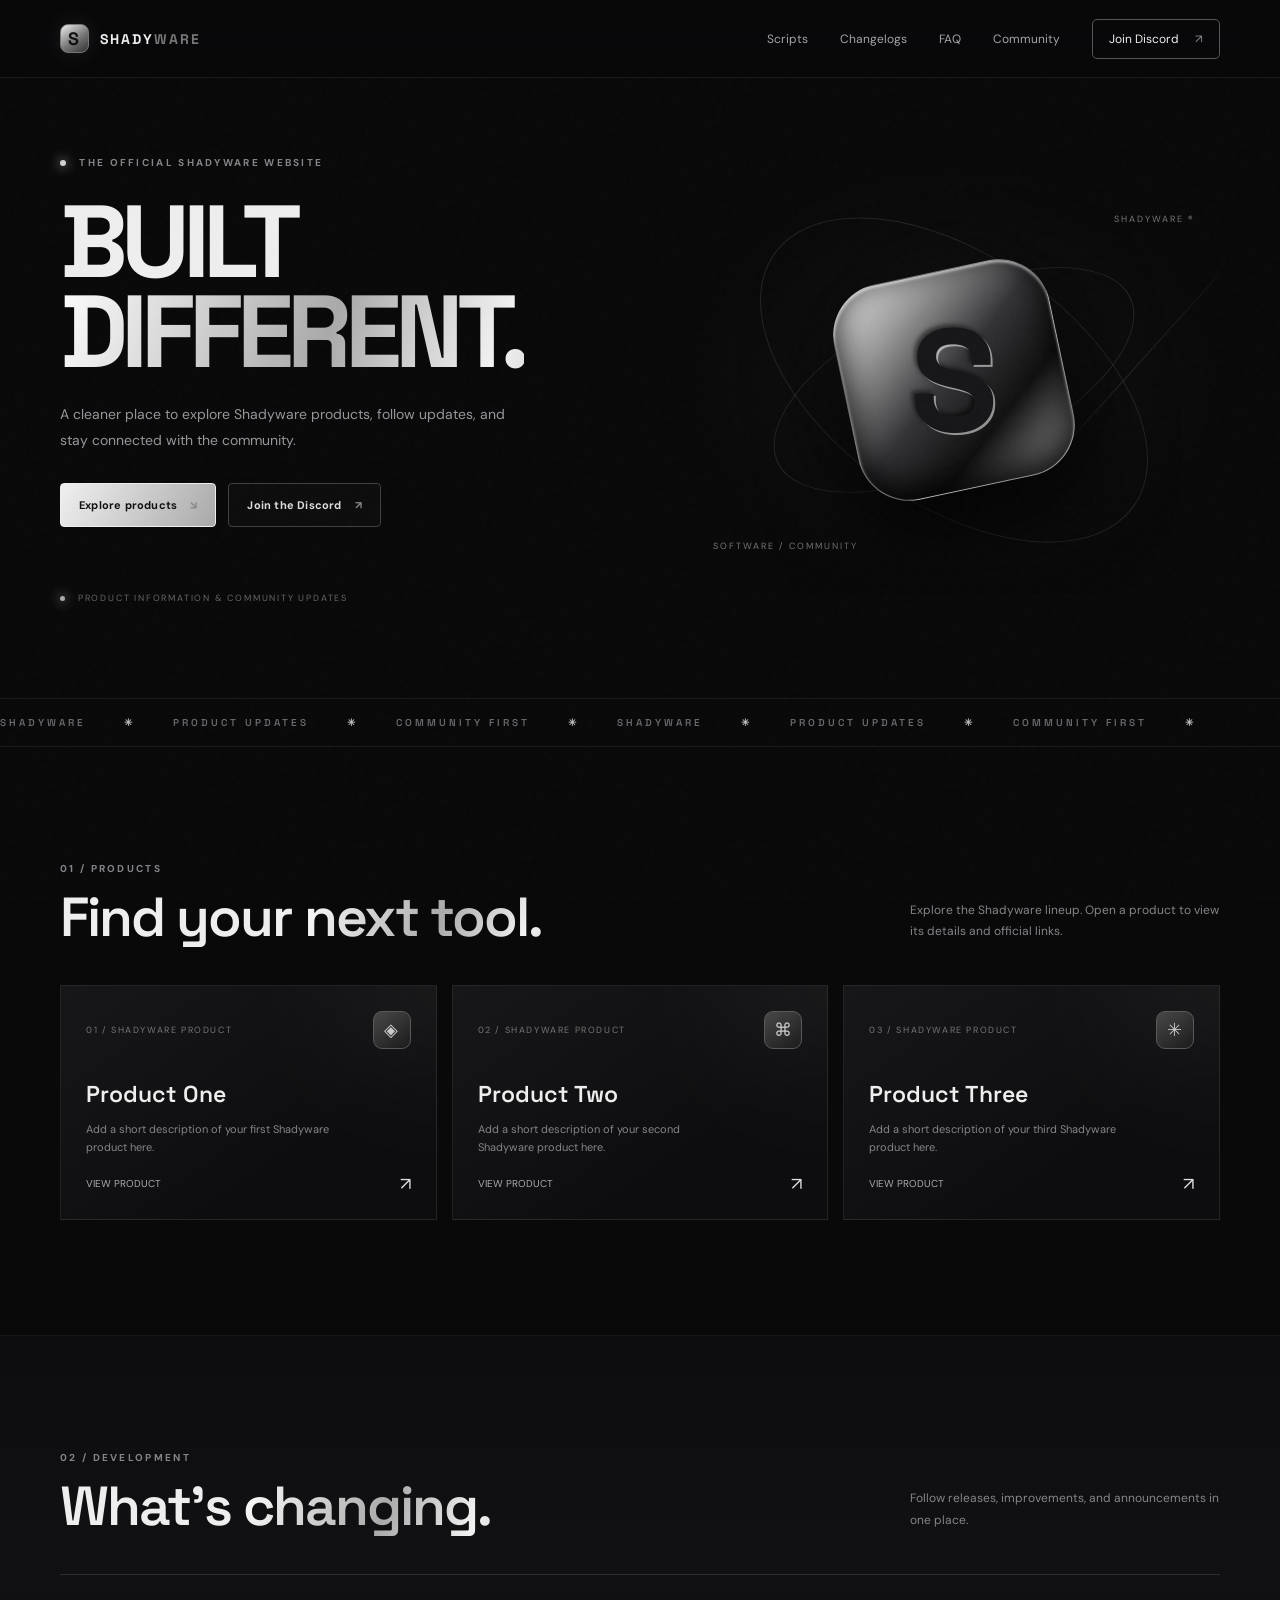
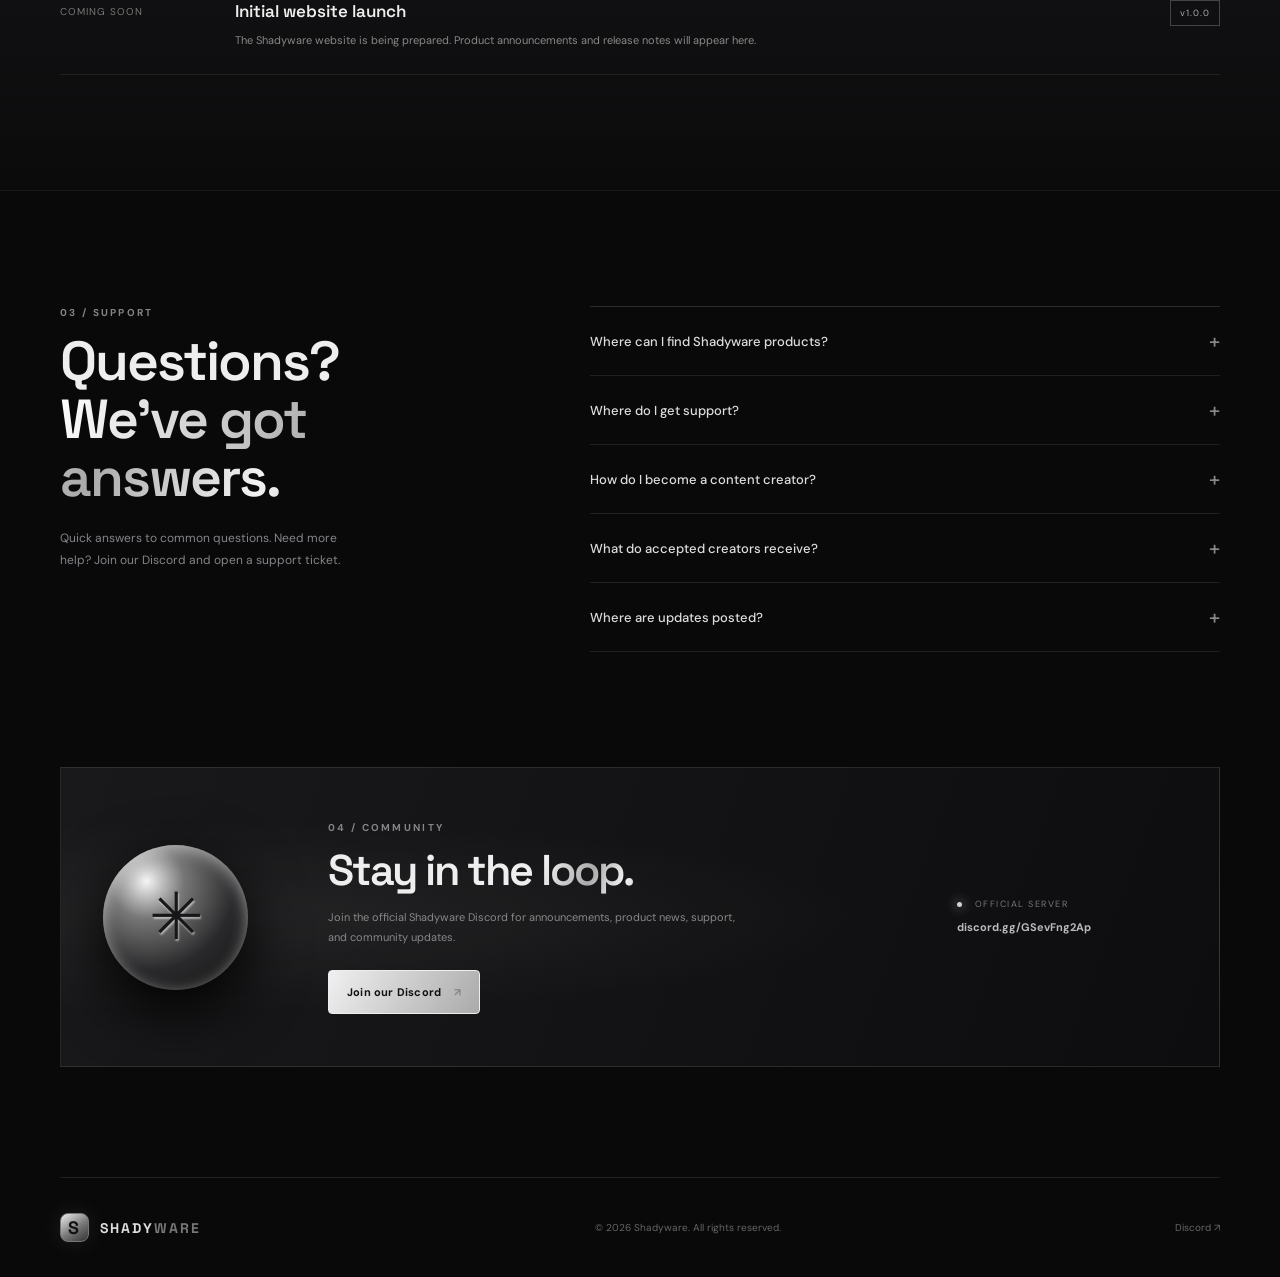
==== index.html @ 97354be0 "first upload" ====
<!doctype html>
<html lang="en">
<head>
  <meta charset="utf-8">
  <meta name="viewport" content="width=device-width, initial-scale=1">
  <meta name="theme-color" content="#0a0a0b">
  <meta name="description" content="Shadyware — software, updates, and community.">
  <title>Shadyware — Built Different</title>
  <link rel="preconnect" href="https://fonts.googleapis.com">
  <link rel="preconnect" href="https://fonts.gstatic.com" crossorigin>
  <link href="https://fonts.googleapis.com/css2?family=DM+Sans:wght@400;500;600;700&family=Space+Grotesk:wght@400;500;600;700&display=swap" rel="stylesheet">
  <link rel="stylesheet" href="styles.css">
</head>
<body>
  <div class="noise"></div>
  <header class="topbar">
    <a class="brand" href="#home" aria-label="Shadyware home">
      <span class="brand-mark">S</span><span>SHADY<span class="brand-muted">WARE</span></span>
    </a>
    <button class="menu-toggle" id="menuToggle" aria-label="Open navigation" aria-expanded="false"><span></span><span></span></button>
    <nav class="nav" id="nav">
      <a href="#scripts">Scripts</a>
      <a href="#changelogs">Changelogs</a>
      <a href="#faq">FAQ</a>
      <a href="#discord">Community</a>
      <a class="nav-cta" href="https://discord.gg/GSevFng2Ap" target="_blank" rel="noreferrer">Join Discord <span>↗</span></a>
    </nav>
  </header>

  <main id="home">
    <section class="hero wrap">
      <div class="hero-copy reveal">
        <div class="eyebrow"><i></i> THE OFFICIAL SHADYWARE WEBSITE</div>
        <h1>BUILT<br><span class="metal">DIFFERENT.</span></h1>
        <p class="hero-sub">A cleaner place to explore Shadyware products, follow updates, and stay connected with the community.</p>
        <div class="hero-actions">
          <a class="button button-light" href="#scripts">Explore products <span>↘</span></a>
          <a class="button button-ghost" href="https://discord.gg/GSevFng2Ap" target="_blank" rel="noreferrer">Join the Discord <span>↗</span></a>
        </div>
        <div class="hero-foot"><span class="pulse"></span> PRODUCT INFORMATION &amp; COMMUNITY UPDATES</div>
      </div>
      <div class="hero-art reveal" aria-label="Abstract metallic Shadyware artwork">
        <div class="orbit orbit-one"></div><div class="orbit orbit-two"></div>
        <div class="hero-emblem"><span>S</span></div>
        <div class="art-label label-top">SHADYWARE <b>®</b></div>
        <div class="art-label label-bottom">SOFTWARE / COMMUNITY</div>
        <div class="art-glint"></div>
      </div>
    </section>

    <section class="ticker" aria-label="Shadyware"><div>SHADYWARE <b>✳</b> PRODUCT UPDATES <b>✳</b> COMMUNITY FIRST <b>✳</b> SHADYWARE <b>✳</b> PRODUCT UPDATES <b>✳</b> COMMUNITY FIRST <b>✳</b></div></section>

    <section class="section wrap" id="scripts">
      <div class="section-head reveal"><div><div class="eyebrow">01 / PRODUCTS</div><h2>Find your <span class="metal">next tool.</span></h2></div><p>Explore the Shadyware lineup. Open a product to view its details and official links.</p></div>
      <div class="product-grid" id="productGrid"></div>
    </section>

    <section class="section changelog-section" id="changelogs">
      <div class="wrap">
        <div class="section-head reveal"><div><div class="eyebrow">02 / DEVELOPMENT</div><h2>What's <span class="metal">changing.</span></h2></div><p>Follow releases, improvements, and announcements in one place.</p></div>
        <div class="timeline" id="changelogList"></div>
      </div>
    </section>

    <section class="section wrap faq-section" id="faq">
      <div class="section-head reveal"><div><div class="eyebrow">03 / SUPPORT</div><h2>Questions?<br><span class="metal">We've got answers.</span></h2></div><p>Quick answers to common questions. Need more help? Join our Discord and open a support ticket.</p></div>
      <div class="faq-list" id="faqList"></div>
    </section>

    <section class="community wrap" id="discord">
      <div class="community-inner reveal">
        <div class="community-orb"><span>✳</span></div>
        <div class="community-copy"><div class="eyebrow">04 / COMMUNITY</div><h2>Stay in the <span class="metal">loop.</span></h2><p>Join the official Shadyware Discord for announcements, product news, support, and community updates.</p><a class="button button-light" href="https://discord.gg/GSevFng2Ap" target="_blank" rel="noreferrer">Join our Discord <span>↗</span></a></div>
        <div class="community-side"><span class="side-dot"></span> OFFICIAL SERVER<br><strong>discord.gg/GSevFng2Ap</strong></div>
      </div>
    </section>
  </main>

  <footer class="footer wrap">
    <a class="brand" href="#home"><span class="brand-mark">S</span><span>SHADY<span class="brand-muted">WARE</span></span></a>
    <span>© <span id="year"></span> Shadyware. All rights reserved.</span>
    <a href="https://discord.gg/GSevFng2Ap" target="_blank" rel="noreferrer">Discord ↗</a>
  </footer>

  <div class="modal-backdrop" id="productModal" aria-hidden="true">
    <article class="product-modal" role="dialog" aria-modal="true" aria-labelledby="modalTitle">
      <button class="modal-close" id="modalClose" aria-label="Close">×</button>
      <div class="eyebrow" id="modalCategory">SHADYWARE PRODUCT</div>
      <h2 id="modalTitle">Product name</h2>
      <p id="modalDescription"></p>
      <div class="modal-meta"><span>STATUS</span><strong id="modalStatus">Information coming soon</strong></div>
      <div class="modal-actions"><a class="button button-light" id="modalAction" href="https://discord.gg/GSevFng2Ap" target="_blank" rel="noreferrer">Ask in Discord ↗</a><button class="button button-ghost" id="modalBack">Back to products</button></div>
      <p class="modal-note">Product details and availability are maintained by the Shadyware team. Check the official Discord for current information.</p>
    </article>
  </div>
  <script src="script.js"></script>
</body>
</html>
---- styles.css ----
*{box-sizing:border-box}html{scroll-behavior:smooth;scroll-padding-top:90px}body{margin:0;background:#09090a;color:#eee;font-family:"DM Sans",sans-serif;overflow-x:hidden}a{color:inherit;text-decoration:none}.noise{position:fixed;inset:0;pointer-events:none;z-index:5;opacity:.035;background-image:url("data:image/svg+xml,%3Csvg viewBox='0 0 180 180' xmlns='http://www.w3.org/2000/svg'%3E%3Cfilter id='n'%3E%3CfeTurbulence type='fractalNoise' baseFrequency='.9' numOctaves='3' stitchTiles='stitch'/%3E%3C/filter%3E%3Crect width='100%25' height='100%25' filter='url(%23n)' opacity='.5'/%3E%3C/svg%3E")}.wrap{width:min(1160px,calc(100% - 48px));margin:auto}.topbar{height:78px;padding:0 max(24px,calc((100vw - 1160px)/2));display:flex;align-items:center;justify-content:space-between;border-bottom:1px solid #ffffff12;background:#09090ae8;backdrop-filter:blur(18px);position:sticky;top:0;z-index:10}.brand{display:flex;align-items:center;gap:11px;font:700 14px "Space Grotesk",sans-serif;letter-spacing:2px}.brand-mark{width:29px;height:29px;display:grid;place-items:center;border:1px solid #777;border-radius:8px;background:linear-gradient(145deg,#eee,#777 55%,#333);color:#111;font-size:18px;box-shadow:0 0 22px #aaa2}.brand-muted{color:#777}.nav{display:flex;align-items:center;gap:32px;font-size:12px;color:#a4a4a8}.nav a:hover{color:#fff}.nav-cta{padding:11px 16px;border:1px solid #555;border-radius:5px;color:#eee}.nav-cta span,.button span{margin-left:13px;color:#888}.menu-toggle{display:none;background:none;border:0}.hero{min-height:620px;display:grid;grid-template-columns:1.05fr .95fr;align-items:center;gap:40px;padding-top:64px;padding-bottom:80px}.eyebrow{font-size:10px;letter-spacing:2.3px;color:#858589;font-weight:700}.eyebrow i,.pulse,.side-dot{display:inline-block;width:6px;height:6px;border-radius:50%;background:#d2d2d2;box-shadow:0 0 12px #ddd;margin-right:9px}.hero h1{font:700 clamp(58px,8vw,105px)/.88 "Space Grotesk",sans-serif;letter-spacing:-7px;margin:28px 0 25px}.metal{background:linear-gradient(110deg,#fff 0%,#aaa 30%,#f2f2f2 48%,#777 75%,#d9d9d9 100%);background-size:200% auto;-webkit-background-clip:text;background-clip:text;color:transparent;animation:shine 8s linear infinite}@keyframes shine{to{background-position:200% center}}.hero-sub{max-width:450px;color:#96969b;line-height:1.8;font-size:14px}.hero-actions{display:flex;gap:12px;margin-top:30px;flex-wrap:wrap}.button{display:inline-flex;align-items:center;justify-content:center;padding:14px 18px;border-radius:4px;font-size:11px;font-weight:700;letter-spacing:.2px;transition:.25s;cursor:pointer}.button-light{background:linear-gradient(120deg,#f0f0f0,#aaa);color:#111;border:1px solid #eee}.button-light:hover{transform:translateY(-3px);box-shadow:0 10px 35px #aaa3}.button-ghost{border:1px solid #414145;color:#ddd;background:#ffffff04}.button-ghost:hover{border-color:#aaa;background:#ffffff0b}.hero-foot{margin-top:65px;font-size:9px;letter-spacing:1.8px;color:#666}.hero-foot .pulse{width:5px;height:5px;background:#aaa}.hero-art{height:430px;position:relative;display:grid;place-items:center;overflow:hidden;background:radial-gradient(ellipse at center,#7772 0%,#28282b2b 35%,transparent 70%)}.hero-art:before{content:"";position:absolute;width:290px;height:290px;border-radius:50%;background:radial-gradient(circle,#ddd2 0%,#7771 38%,transparent 70%);filter:blur(20px)}.hero-emblem{width:220px;height:220px;border:1px solid #aaa8;border-radius:52px;transform:rotate(-12deg);display:grid;place-items:center;background:linear-gradient(140deg,#f1f1f1 0%,#999 24%,#343437 48%,#111 70%,#aaa 100%);box-shadow:inset 0 2px 3px #fff9,inset 0 -10px 35px #000,0 30px 90px #000;position:relative;z-index:2}.hero-emblem span{font:700 145px "Space Grotesk",sans-serif;color:#171719;text-shadow:2px 2px 0 #fff8,-3px -3px 4px #0008;transform:rotate(12deg)}.orbit{position:absolute;border:1px solid #bdbdbd25;border-radius:50%;transform:rotate(-25deg)}.orbit-one{width:390px;height:170px}.orbit-two{width:440px;height:250px;transform:rotate(35deg)}.art-label{position:absolute;font-size:9px;letter-spacing:2px;color:#777}.label-top{top:48px;right:25px}.label-bottom{bottom:43px;left:25px}.art-glint{position:absolute;width:1px;height:90%;background:linear-gradient(transparent,#ddd5,transparent);transform:rotate(42deg);right:18%;opacity:.4}.ticker{overflow:hidden;border-top:1px solid #ffffff12;border-bottom:1px solid #ffffff12;padding:17px 0;color:#68686d;font:600 10px "Space Grotesk";letter-spacing:3px;white-space:nowrap}.ticker div{min-width:max-content;animation:marquee 35s linear infinite}.ticker b{color:#bbb;margin:0 32px}@keyframes marquee{to{transform:translateX(-30%)}}.section{padding-top:115px;padding-bottom:115px}.section-head{display:flex;justify-content:space-between;align-items:end;margin-bottom:38px;gap:30px}.section-head h2,.community h2{font:600 clamp(34px,5vw,55px)/1.05 "Space Grotesk";letter-spacing:-2px;margin:14px 0 0}.section-head>p{max-width:310px;color:#85858a;font-size:12px;line-height:1.8;margin:0 0 4px}.product-grid{display:grid;grid-template-columns:repeat(3,1fr);gap:15px}.product-card{min-height:235px;padding:25px;border:1px solid #ffffff16;background:linear-gradient(145deg,#171719,#0d0d0f 70%);position:relative;overflow:hidden;transition:.3s;cursor:pointer}.product-card:before{content:"";position:absolute;width:150px;height:150px;right:-75px;top:-75px;border-radius:50%;background:#aaa;filter:blur(70px);opacity:.13;transition:.3s}.product-card:hover{transform:translateY(-5px);border-color:#777}.product-card:hover:before{opacity:.3}.card-top{display:flex;justify-content:space-between;align-items:center;color:#777;font-size:9px;letter-spacing:1.6px}.card-icon{width:38px;height:38px;border:1px solid #555;border-radius:9px;display:grid;place-items:center;color:#ccc;font-size:18px;background:linear-gradient(140deg,#444,#151515)}.product-card h3{font:600 23px "Space Grotesk";margin:30px 0 8px}.product-card p{font-size:11px;color:#85858a;line-height:1.7;max-width:260px}.card-bottom{position:absolute;bottom:23px;left:25px;right:25px;display:flex;justify-content:space-between;align-items:center;font-size:10px;color:#aaa}.card-arrow{font-size:18px;color:#ddd}.changelog-section{background:linear-gradient(180deg,#0d0d0f,#111113 50%,#0b0b0c);border-top:1px solid #ffffff0c;border-bottom:1px solid #ffffff0c}.timeline{border-top:1px solid #ffffff20}.log-item{display:grid;grid-template-columns:150px 1fr 110px;gap:25px;padding:25px 0;border-bottom:1px solid #ffffff14;align-items:start}.log-date{font-size:10px;color:#777;letter-spacing:1px;padding-top:5px}.log-content h3{font:600 17px "Space Grotesk";margin:0 0 9px}.log-content p{font-size:11px;color:#888;line-height:1.7;margin:0;white-space:pre-line}.version{justify-self:end;border:1px solid #444;padding:6px 9px;color:#aaa;font-size:9px;letter-spacing:1px}.faq-section{display:grid;grid-template-columns:.85fr 1.15fr;gap:65px}.faq-section .section-head{display:block;margin:0}.faq-section .section-head>p{margin-top:22px}.faq-list{border-top:1px solid #ffffff24}.faq-item{border-bottom:1px solid #ffffff18}.faq-question{width:100%;display:flex;justify-content:space-between;align-items:center;background:none;border:0;color:#ddd;text-align:left;padding:21px 0;font:500 13px "DM Sans";cursor:pointer}.faq-question span:last-child{font-size:20px;color:#888;transition:.2s}.faq-answer{max-height:0;overflow:hidden;transition:max-height .3s ease;color:#85858a;font-size:11px;line-height:1.8}.faq-item.open .faq-answer{max-height:150px;padding:0 25px 20px 0}.faq-item.open .faq-question span:last-child{transform:rotate(45deg);color:#eee}.community{padding-bottom:110px}.community-inner{min-height:300px;border:1px solid #ffffff1b;background:radial-gradient(ellipse at 15% 50%,#7772,transparent 45%),linear-gradient(110deg,#19191b,#0d0d0f);display:grid;grid-template-columns:190px 1fr 220px;align-items:center;padding:42px;gap:35px;position:relative;overflow:hidden}.community-orb{width:145px;height:145px;border-radius:50%;display:grid;place-items:center;background:radial-gradient(circle at 30% 25%,#f5f5f5,#777 25%,#29292b 60%,#111);box-shadow:inset 0 4px 15px #fff8,0 20px 60px #000}.community-orb span{font-size:65px;color:#171719;text-shadow:1px 2px 2px #fff8}.community-copy h2{font-size:43px}.community-copy p{font-size:11px;line-height:1.8;color:#888;max-width:410px;margin:15px 0 22px}.community-side{font-size:9px;letter-spacing:1.5px;line-height:2.2;color:#777}.community-side strong{font-size:11px;color:#bbb;letter-spacing:0}.side-dot{width:5px;height:5px}.footer{height:100px;border-top:1px solid #ffffff18;display:flex;justify-content:space-between;align-items:center;color:#666;font-size:10px}.footer .brand{color:#ddd}.footer>a:last-child:hover{color:#fff}.modal-backdrop{position:fixed;inset:0;background:#000c;backdrop-filter:blur(12px);z-index:20;display:none;place-items:center;padding:20px}.modal-backdrop.show{display:grid}.product-modal{width:min(520px,100%);padding:38px;border:1px solid #6668;background:linear-gradient(145deg,#1b1b1e,#0b0b0d);position:relative;box-shadow:0 30px 100px #000}.modal-close{position:absolute;right:20px;top:15px;background:none;border:0;color:#aaa;font-size:27px;cursor:pointer}.product-modal h2{font:600 36px "Space Grotesk";margin:17px 0}.product-modal>p{font-size:12px;line-height:1.8;color:#999}.modal-meta{display:flex;justify-content:space-between;border-top:1px solid #ffffff20;border-bottom:1px solid #ffffff20;padding:16px 0;margin:25px 0;font-size:9px;letter-spacing:1px;color:#777}.modal-meta strong{color:#bbb;font-weight:500}.modal-actions{display:flex;gap:10px;flex-wrap:wrap}.product-modal .modal-note{font-size:9px;color:#666;margin-top:25px}.reveal{opacity:0;transform:translateY(18px);transition:opacity .7s,transform .7s}.reveal.visible{opacity:1;transform:none}@media(max-width:800px){.nav{gap:18px}.hero{grid-template-columns:1fr;min-height:auto;padding-top:90px}.hero-art{height:350px;margin-top:10px}.hero h1{letter-spacing:-4px}.section-head{align-items:start;flex-direction:column}.product-grid{grid-template-columns:repeat(2,1fr)}.faq-section{grid-template-columns:1fr;gap:35px}.community-inner{grid-template-columns:130px 1fr;padding:30px;gap:25px}.community-orb{width:115px;height:115px}.community-side{grid-column:2}.community-copy h2{font-size:36px}}@media(max-width:600px){.wrap{width:calc(100% - 36px)}.topbar{height:68px;padding:0 18px}.menu-toggle{display:flex;flex-direction:column;gap:5px;padding:10px}.menu-toggle span{width:22px;height:1px;background:#ddd}.nav{display:none;position:absolute;top:68px;left:0;right:0;background:#101012;padding:22px;flex-direction:column;align-items:stretch;border-bottom:1px solid #333}.nav.open{display:flex}.nav-cta{text-align:center}.hero{padding-top:72px;padding-bottom:55px;gap:5px}.hero h1{font-size:65px}.hero-art{height:290px}.hero-emblem{width:165px;height:165px;border-radius:38px}.hero-emblem span{font-size:110px}.orbit-one{width:300px}.orbit-two{width:330px}.hero-foot{margin-top:45px;font-size:8px}.section{padding-top:78px;padding-bottom:78px}.section-head h2{font-size:39px}.product-grid{grid-template-columns:1fr}.product-card{min-height:220px}.log-item{grid-template-columns:1fr auto;gap:8px}.log-date{grid-column:1/-1}.log-content{grid-column:1}.version{grid-column:2;grid-row:2}.community{padding-bottom:70px}.community-inner{grid-template-columns:1fr;padding:27px;gap:22px}.community-orb{width:90px;height:90px}.community-orb span{font-size:42px}.community-side{grid-column:1}.community-copy h2{font-size:37px}.footer{height:auto;min-height:110px;gap:15px;flex-wrap:wrap;padding:25px 0}.footer>span{order:3;width:100%}.product-modal{padding:28px 23px}.modal-actions .button{width:100%}}
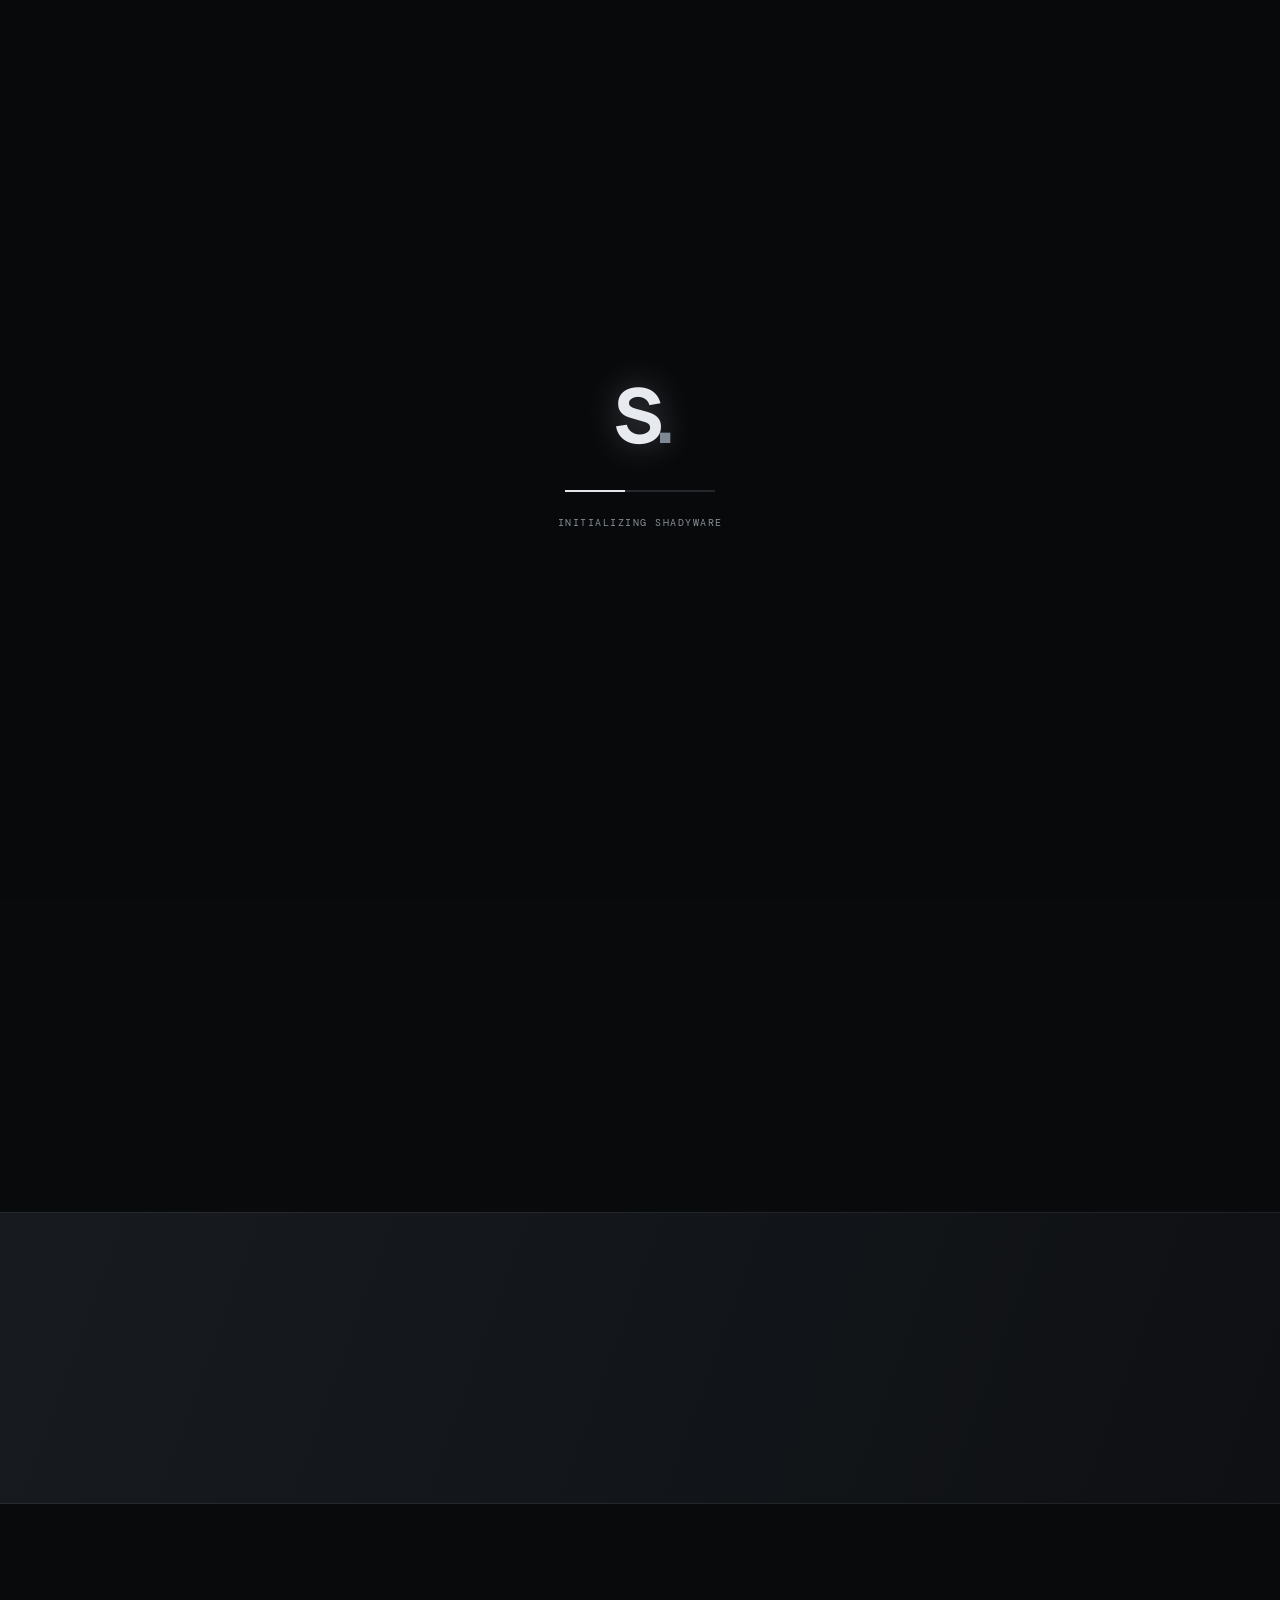
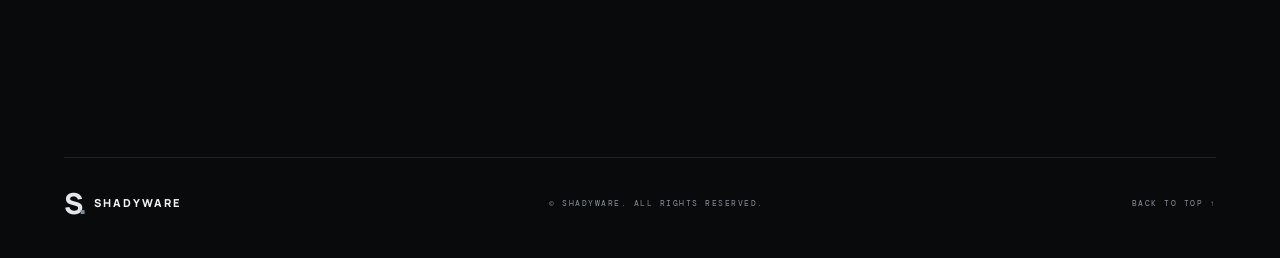
==== commit 49aeda49: "Add files via upload" ====
--- a/index.html
+++ b/index.html
@@ -3,96 +3,178 @@
 <head>
   <meta charset="utf-8">
   <meta name="viewport" content="width=device-width, initial-scale=1">
-  <meta name="theme-color" content="#0a0a0b">
-  <meta name="description" content="Shadyware — software, updates, and community.">
-  <title>Shadyware — Built Different</title>
+  <meta name="theme-color" content="#090a0c">
+  <meta name="description" content="Shadyware — tools, updates, and community.">
+  <title>Shadyware — Built Different.</title>
   <link rel="preconnect" href="https://fonts.googleapis.com">
   <link rel="preconnect" href="https://fonts.gstatic.com" crossorigin>
-  <link href="https://fonts.googleapis.com/css2?family=DM+Sans:wght@400;500;600;700&family=Space+Grotesk:wght@400;500;600;700&display=swap" rel="stylesheet">
+  <link href="https://fonts.googleapis.com/css2?family=DM+Mono:wght@400;500&family=Manrope:wght@400;500;600;700;800&display=swap" rel="stylesheet">
   <link rel="stylesheet" href="styles.css">
 </head>
 <body>
-  <div class="noise"></div>
+  <div class="loader" id="loader" aria-label="Loading Shadyware">
+    <div class="loader-mark">S<span>.</span></div>
+    <div class="loader-line"><i></i></div>
+    <p>INITIALIZING SHADYWARE</p>
+  </div>
+
+  <canvas class="rain-canvas" id="rainCanvas" aria-hidden="true"></canvas>
+  <div class="ambient" aria-hidden="true"><span></span><span></span><span></span></div>
+  <div class="noise" aria-hidden="true"></div>
+  <div class="scroll-progress" id="scrollProgress"></div>
+
   <header class="topbar">
     <a class="brand" href="#home" aria-label="Shadyware home">
-      <span class="brand-mark">S</span><span>SHADY<span class="brand-muted">WARE</span></span>
+      <span class="brand-mark">S<span>.</span></span>
+      <span>SHADYWARE</span>
     </a>
-    <button class="menu-toggle" id="menuToggle" aria-label="Open navigation" aria-expanded="false"><span></span><span></span></button>
-    <nav class="nav" id="nav">
-      <a href="#scripts">Scripts</a>
-      <a href="#changelogs">Changelogs</a>
+    <nav class="nav-links" id="navLinks">
+      <a href="#scripts">Products</a>
+      <a href="#updates">Changelog</a>
       <a href="#faq">FAQ</a>
-      <a href="#discord">Community</a>
-      <a class="nav-cta" href="https://discord.gg/GSevFng2Ap" target="_blank" rel="noreferrer">Join Discord <span>↗</span></a>
+      <a href="#team">Team</a>
+      <a href="#creators">Creators</a>
     </nav>
+    <div class="nav-actions">
+      <button class="icon-button" id="soundToggle" aria-label="Toggle background sound" title="Sound settings">♫</button>
+      <a class="button button-small button-outline" href="https://discord.gg/GSevFng2Ap" target="_blank" rel="noopener">Join Discord <span>↗</span></a>
+      <button class="menu-toggle" id="menuToggle" aria-label="Open navigation"><i></i><i></i></button>
+    </div>
   </header>
 
   <main id="home">
-    <section class="hero wrap">
+    <section class="hero section-wrap">
       <div class="hero-copy reveal">
-        <div class="eyebrow"><i></i> THE OFFICIAL SHADYWARE WEBSITE</div>
-        <h1>BUILT<br><span class="metal">DIFFERENT.</span></h1>
-        <p class="hero-sub">A cleaner place to explore Shadyware products, follow updates, and stay connected with the community.</p>
+        <div class="eyebrow"><span class="live-dot"></span> INDEPENDENT SOFTWARE PROJECT</div>
+        <h1>Not here to<br><span>blend in.</span></h1>
+        <p class="hero-sub">A cleaner standard. A sharper experience.<br>Welcome to Shadyware.</p>
         <div class="hero-actions">
-          <a class="button button-light" href="#scripts">Explore products <span>↘</span></a>
-          <a class="button button-ghost" href="https://discord.gg/GSevFng2Ap" target="_blank" rel="noreferrer">Join the Discord <span>↗</span></a>
+          <a class="button button-primary" href="#scripts">Explore products <span>↘</span></a>
+          <a class="button button-ghost" href="https://discord.gg/GSevFng2Ap" target="_blank" rel="noopener">Join the community <span>↗</span></a>
         </div>
-        <div class="hero-foot"><span class="pulse"></span> PRODUCT INFORMATION &amp; COMMUNITY UPDATES</div>
+        <div class="hero-meta"><span>01 / 03</span><span class="meta-line"></span><span>DESIGNED TO STAND OUT</span></div>
       </div>
-      <div class="hero-art reveal" aria-label="Abstract metallic Shadyware artwork">
+      <div class="hero-art reveal">
         <div class="orbit orbit-one"></div><div class="orbit orbit-two"></div>
-        <div class="hero-emblem"><span>S</span></div>
-        <div class="art-label label-top">SHADYWARE <b>®</b></div>
-        <div class="art-label label-bottom">SOFTWARE / COMMUNITY</div>
-        <div class="art-glint"></div>
+        <div class="hero-emblem"><div class="emblem-inner">S<span>.</span></div></div>
+        <div class="float-card card-top"><span class="mini-dot"></span> SHADYWARE <b>CORE</b></div>
+        <div class="float-card card-bottom"><span class="signal"></span> SYSTEM STATUS <b>ONLINE</b></div>
+        <div class="art-caption">EST. 2026 <span>—</span> BUILT WITH INTENT</div>
       </div>
     </section>
 
-    <section class="ticker" aria-label="Shadyware"><div>SHADYWARE <b>✳</b> PRODUCT UPDATES <b>✳</b> COMMUNITY FIRST <b>✳</b> SHADYWARE <b>✳</b> PRODUCT UPDATES <b>✳</b> COMMUNITY FIRST <b>✳</b></div></section>
+    <div class="ticker" aria-hidden="true"><div class="ticker-track">
+      <span>SHADYWARE</span><b>✳</b><span>PRECISION</span><b>✳</b><span>PERFORMANCE</span><b>✳</b><span>COMMUNITY</span><b>✳</b>
+      <span>SHADYWARE</span><b>✳</b><span>PRECISION</span><b>✳</b><span>PERFORMANCE</span><b>✳</b><span>COMMUNITY</span><b>✳</b>
+    </div></div>
 
-    <section class="section wrap" id="scripts">
-      <div class="section-head reveal"><div><div class="eyebrow">01 / PRODUCTS</div><h2>Find your <span class="metal">next tool.</span></h2></div><p>Explore the Shadyware lineup. Open a product to view its details and official links.</p></div>
+    <section class="section-wrap section" id="scripts">
+      <div class="section-heading reveal">
+        <div><div class="eyebrow">01 — THE LINEUP</div><h2>Find your <span>edge.</span></h2></div>
+        <div class="heading-side">Explore the Shadyware lineup.<br>Each product has its own page.</div>
+      </div>
+      <div class="product-tools reveal">
+        <label class="search-box"><span>⌕</span><input id="productSearch" type="search" placeholder="Search products..." autocomplete="off"></label>
+        <div class="filters" id="filters">
+          <button class="filter active" data-filter="all">All</button>
+          <button class="filter" data-filter="available">Available</button>
+          <button class="filter" data-filter="coming">Coming soon</button>
+        </div>
+      </div>
       <div class="product-grid" id="productGrid"></div>
+      <p class="empty-state" id="emptyState" hidden>No products match that search.</p>
     </section>
 
-    <section class="section changelog-section" id="changelogs">
-      <div class="wrap">
-        <div class="section-head reveal"><div><div class="eyebrow">02 / DEVELOPMENT</div><h2>What's <span class="metal">changing.</span></h2></div><p>Follow releases, improvements, and announcements in one place.</p></div>
-        <div class="timeline" id="changelogList"></div>
+    <section class="feature-band">
+      <div class="section-wrap feature-inner reveal">
+        <div><div class="eyebrow">THE SHADYWARE STANDARD</div><h2>Less noise.<br><span>More control.</span></h2></div>
+        <p>We care about the details: a straightforward experience, clear updates, and a community that actually gets heard.</p>
+        <a class="round-link" href="https://discord.gg/GSevFng2Ap" target="_blank" rel="noopener" aria-label="Open Discord">↗</a>
       </div>
     </section>
 
-    <section class="section wrap faq-section" id="faq">
-      <div class="section-head reveal"><div><div class="eyebrow">03 / SUPPORT</div><h2>Questions?<br><span class="metal">We've got answers.</span></h2></div><p>Quick answers to common questions. Need more help? Join our Discord and open a support ticket.</p></div>
+    <section class="section-wrap section" id="updates">
+      <div class="section-heading reveal">
+        <div><div class="eyebrow">02 — WHAT'S NEW</div><h2>Change is <span>constant.</span></h2></div>
+        <div class="heading-side">A running record of product releases,<br>improvements, and fixes.</div>
+      </div>
+      <div class="timeline" id="changelogList"></div>
+    </section>
+
+    <section class="section-wrap section team-section" id="team">
+      <div class="section-heading reveal">
+        <div><div class="eyebrow">03 — THE PEOPLE BEHIND IT</div><h2>Meet the <span>makers.</span></h2></div>
+        <div class="heading-side">The people building Shadyware<br>behind the scenes.</div>
+      </div>
+      <div class="team-grid">
+        <article class="team-card reveal">
+          <a class="team-avatar team-photo" href="https://ibb.co/kg1z5KWP" target="_blank" rel="noopener" aria-label="Open Shady profile image"><img src="https://ibb.co/kg1z5KWP" alt="Shady" onerror="this.style.display='none';this.parentElement.classList.add('image-fallback')"><span>S.</span></a>
+          <div class="team-info"><span class="team-role">OWNER / DEVELOPER</span><h3>Shady</h3><p>Founder, owner, and developer of Shadyware.</p></div>
+          <span class="team-number">01</span>
+        </article>
+        <article class="team-card reveal">
+          <a class="team-avatar team-photo shadow-avatar" href="https://ibb.co/35S6RBP8" target="_blank" rel="noopener" aria-label="Open Shadow profile image"><img src="https://ibb.co/35S6RBP8" alt="Shadow" onerror="this.style.display='none';this.parentElement.classList.add('image-fallback')"><span>SH.</span></a>
+          <div class="team-info"><span class="team-role">CO-OWNER / DEVELOPER</span><h3>Shadow</h3><p>Co-owner and developer helping build Shadyware.</p></div>
+          <span class="team-number">02</span>
+        </article>
+      </div>
+    </section>
+
+    <section class="section-wrap section creator-section" id="creators">
+      <div class="creator-panel reveal">
+        <div class="creator-copy">
+          <div class="eyebrow">04 — CREATOR PROGRAM</div>
+          <h2>Make something.<br><span>Get noticed.</span></h2>
+          <p>Showcase Shadyware in your own style. Start with one video, send in an application, and our team will review it.</p>
+          <a class="button button-primary" href="https://discord.gg/GSevFng2Ap" target="_blank" rel="noopener">Apply in Discord <span>↗</span></a>
+        </div>
+        <div class="creator-perks">
+          <div class="perk"><span>01</span><div><b>Free premium access</b><small>For accepted creators in the program.</small></div><i>↗</i></div>
+          <div class="perk"><span>02</span><div><b>Faster ticket responses</b><small>Get support with less waiting.</small></div><i>↗</i></div>
+          <div class="perk"><span>03</span><div><b>Special products</b><small>Access to creator-only releases.</small></div><i>↗</i></div>
+        </div>
+      </div>
+    </section>
+
+    <section class="section-wrap section faq-section" id="faq">
+      <div class="section-heading reveal">
+        <div><div class="eyebrow">04 — GOOD TO KNOW</div><h2>Questions, <span>answered.</span></h2></div>
+      </div>
       <div class="faq-list" id="faqList"></div>
     </section>
 
-    <section class="community wrap" id="discord">
-      <div class="community-inner reveal">
-        <div class="community-orb"><span>✳</span></div>
-        <div class="community-copy"><div class="eyebrow">04 / COMMUNITY</div><h2>Stay in the <span class="metal">loop.</span></h2><p>Join the official Shadyware Discord for announcements, product news, support, and community updates.</p><a class="button button-light" href="https://discord.gg/GSevFng2Ap" target="_blank" rel="noreferrer">Join our Discord <span>↗</span></a></div>
-        <div class="community-side"><span class="side-dot"></span> OFFICIAL SERVER<br><strong>discord.gg/GSevFng2Ap</strong></div>
-      </div>
+    <section class="community section-wrap reveal">
+      <div class="community-mark">S<span>.</span></div>
+      <div><div class="eyebrow">DON'T JUST WATCH FROM THE OUTSIDE</div><h2>Get in the <span>loop.</span></h2><p>Announcements, support, and everything Shadyware — all in one place.</p></div>
+      <a class="button button-primary" href="https://discord.gg/GSevFng2Ap" target="_blank" rel="noopener">Enter Discord <span>↗</span></a>
     </section>
   </main>
 
-  <footer class="footer wrap">
-    <a class="brand" href="#home"><span class="brand-mark">S</span><span>SHADY<span class="brand-muted">WARE</span></span></a>
-    <span>© <span id="year"></span> Shadyware. All rights reserved.</span>
-    <a href="https://discord.gg/GSevFng2Ap" target="_blank" rel="noreferrer">Discord ↗</a>
-  </footer>
+  <footer class="footer section-wrap"><a class="brand" href="#home"><span class="brand-mark">S<span>.</span></span><span>SHADYWARE</span></a><span>© <span id="year"></span> SHADYWARE. ALL RIGHTS RESERVED.</span><a href="#home">BACK TO TOP ↑</a></footer>
 
   <div class="modal-backdrop" id="productModal" aria-hidden="true">
     <article class="product-modal" role="dialog" aria-modal="true" aria-labelledby="modalTitle">
       <button class="modal-close" id="modalClose" aria-label="Close">×</button>
-      <div class="eyebrow" id="modalCategory">SHADYWARE PRODUCT</div>
-      <h2 id="modalTitle">Product name</h2>
+      <div class="eyebrow" id="modalStatus">PRODUCT DETAILS</div>
+      <h2 id="modalTitle">Product</h2>
       <p id="modalDescription"></p>
-      <div class="modal-meta"><span>STATUS</span><strong id="modalStatus">Information coming soon</strong></div>
-      <div class="modal-actions"><a class="button button-light" id="modalAction" href="https://discord.gg/GSevFng2Ap" target="_blank" rel="noreferrer">Ask in Discord ↗</a><button class="button button-ghost" id="modalBack">Back to products</button></div>
-      <p class="modal-note">Product details and availability are maintained by the Shadyware team. Check the official Discord for current information.</p>
+      <div class="modal-meta" id="modalMeta"></div>
+      <a class="button button-primary" id="modalAction" href="https://discord.gg/GSevFng2Ap" target="_blank" rel="noopener">View in Discord ↗</a>
     </article>
   </div>
+
+  <div class="music-prompt" id="musicPrompt" role="dialog" aria-modal="true" aria-labelledby="musicTitle">
+    <div class="music-card">
+      <div class="music-icon">♫</div>
+      <div class="eyebrow">A LITTLE ATMOSPHERE</div>
+      <h2 id="musicTitle">Set the mood?</h2>
+      <p>Want subtle background music while you explore Shadyware?</p>
+      <div class="music-actions"><button class="button button-primary" id="musicYes">Turn it on</button><button class="button button-outline" id="musicNo">No thanks</button></div>
+      <small>You can change this anytime using the sound icon.</small>
+    </div>
+  </div>
+
+  <div class="toast" id="toast" role="status"></div>
   <script src="script.js"></script>
 </body>
 </html>
--- a/styles.css
+++ b/styles.css
@@ -1 +1,42 @@
-*{box-sizing:border-box}html{scroll-behavior:smooth;scroll-padding-top:90px}body{margin:0;background:#09090a;color:#eee;font-family:"DM Sans",sans-serif;overflow-x:hidden}a{color:inherit;text-decoration:none}.noise{position:fixed;inset:0;pointer-events:none;z-index:5;opacity:.035;background-image:url("data:image/svg+xml,%3Csvg viewBox='0 0 180 180' xmlns='http://www.w3.org/2000/svg'%3E%3Cfilter id='n'%3E%3CfeTurbulence type='fractalNoise' baseFrequency='.9' numOctaves='3' stitchTiles='stitch'/%3E%3C/filter%3E%3Crect width='100%25' height='100%25' filter='url(%23n)' opacity='.5'/%3E%3C/svg%3E")}.wrap{width:min(1160px,calc(100% - 48px));margin:auto}.topbar{height:78px;padding:0 max(24px,calc((100vw - 1160px)/2));display:flex;align-items:center;justify-content:space-between;border-bottom:1px solid #ffffff12;background:#09090ae8;backdrop-filter:blur(18px);position:sticky;top:0;z-index:10}.brand{display:flex;align-items:center;gap:11px;font:700 14px "Space Grotesk",sans-serif;letter-spacing:2px}.brand-mark{width:29px;height:29px;display:grid;place-items:center;border:1px solid #777;border-radius:8px;background:linear-gradient(145deg,#eee,#777 55%,#333);color:#111;font-size:18px;box-shadow:0 0 22px #aaa2}.brand-muted{color:#777}.nav{display:flex;align-items:center;gap:32px;font-size:12px;color:#a4a4a8}.nav a:hover{color:#fff}.nav-cta{padding:11px 16px;border:1px solid #555;border-radius:5px;color:#eee}.nav-cta span,.button span{margin-left:13px;color:#888}.menu-toggle{display:none;background:none;border:0}.hero{min-height:620px;display:grid;grid-template-columns:1.05fr .95fr;align-items:center;gap:40px;padding-top:64px;padding-bottom:80px}.eyebrow{font-size:10px;letter-spacing:2.3px;color:#858589;font-weight:700}.eyebrow i,.pulse,.side-dot{display:inline-block;width:6px;height:6px;border-radius:50%;background:#d2d2d2;box-shadow:0 0 12px #ddd;margin-right:9px}.hero h1{font:700 clamp(58px,8vw,105px)/.88 "Space Grotesk",sans-serif;letter-spacing:-7px;margin:28px 0 25px}.metal{background:linear-gradient(110deg,#fff 0%,#aaa 30%,#f2f2f2 48%,#777 75%,#d9d9d9 100%);background-size:200% auto;-webkit-background-clip:text;background-clip:text;color:transparent;animation:shine 8s linear infinite}@keyframes shine{to{background-position:200% center}}.hero-sub{max-width:450px;color:#96969b;line-height:1.8;font-size:14px}.hero-actions{display:flex;gap:12px;margin-top:30px;flex-wrap:wrap}.button{display:inline-flex;align-items:center;justify-content:center;padding:14px 18px;border-radius:4px;font-size:11px;font-weight:700;letter-spacing:.2px;transition:.25s;cursor:pointer}.button-light{background:linear-gradient(120deg,#f0f0f0,#aaa);color:#111;border:1px solid #eee}.button-light:hover{transform:translateY(-3px);box-shadow:0 10px 35px #aaa3}.button-ghost{border:1px solid #414145;color:#ddd;background:#ffffff04}.button-ghost:hover{border-color:#aaa;background:#ffffff0b}.hero-foot{margin-top:65px;font-size:9px;letter-spacing:1.8px;color:#666}.hero-foot .pulse{width:5px;height:5px;background:#aaa}.hero-art{height:430px;position:relative;display:grid;place-items:center;overflow:hidden;background:radial-gradient(ellipse at center,#7772 0%,#28282b2b 35%,transparent 70%)}.hero-art:before{content:"";position:absolute;width:290px;height:290px;border-radius:50%;background:radial-gradient(circle,#ddd2 0%,#7771 38%,transparent 70%);filter:blur(20px)}.hero-emblem{width:220px;height:220px;border:1px solid #aaa8;border-radius:52px;transform:rotate(-12deg);display:grid;place-items:center;background:linear-gradient(140deg,#f1f1f1 0%,#999 24%,#343437 48%,#111 70%,#aaa 100%);box-shadow:inset 0 2px 3px #fff9,inset 0 -10px 35px #000,0 30px 90px #000;position:relative;z-index:2}.hero-emblem span{font:700 145px "Space Grotesk",sans-serif;color:#171719;text-shadow:2px 2px 0 #fff8,-3px -3px 4px #0008;transform:rotate(12deg)}.orbit{position:absolute;border:1px solid #bdbdbd25;border-radius:50%;transform:rotate(-25deg)}.orbit-one{width:390px;height:170px}.orbit-two{width:440px;height:250px;transform:rotate(35deg)}.art-label{position:absolute;font-size:9px;letter-spacing:2px;color:#777}.label-top{top:48px;right:25px}.label-bottom{bottom:43px;left:25px}.art-glint{position:absolute;width:1px;height:90%;background:linear-gradient(transparent,#ddd5,transparent);transform:rotate(42deg);right:18%;opacity:.4}.ticker{overflow:hidden;border-top:1px solid #ffffff12;border-bottom:1px solid #ffffff12;padding:17px 0;color:#68686d;font:600 10px "Space Grotesk";letter-spacing:3px;white-space:nowrap}.ticker div{min-width:max-content;animation:marquee 35s linear infinite}.ticker b{color:#bbb;margin:0 32px}@keyframes marquee{to{transform:translateX(-30%)}}.section{padding-top:115px;padding-bottom:115px}.section-head{display:flex;justify-content:space-between;align-items:end;margin-bottom:38px;gap:30px}.section-head h2,.community h2{font:600 clamp(34px,5vw,55px)/1.05 "Space Grotesk";letter-spacing:-2px;margin:14px 0 0}.section-head>p{max-width:310px;color:#85858a;font-size:12px;line-height:1.8;margin:0 0 4px}.product-grid{display:grid;grid-template-columns:repeat(3,1fr);gap:15px}.product-card{min-height:235px;padding:25px;border:1px solid #ffffff16;background:linear-gradient(145deg,#171719,#0d0d0f 70%);position:relative;overflow:hidden;transition:.3s;cursor:pointer}.product-card:before{content:"";position:absolute;width:150px;height:150px;right:-75px;top:-75px;border-radius:50%;background:#aaa;filter:blur(70px);opacity:.13;transition:.3s}.product-card:hover{transform:translateY(-5px);border-color:#777}.product-card:hover:before{opacity:.3}.card-top{display:flex;justify-content:space-between;align-items:center;color:#777;font-size:9px;letter-spacing:1.6px}.card-icon{width:38px;height:38px;border:1px solid #555;border-radius:9px;display:grid;place-items:center;color:#ccc;font-size:18px;background:linear-gradient(140deg,#444,#151515)}.product-card h3{font:600 23px "Space Grotesk";margin:30px 0 8px}.product-card p{font-size:11px;color:#85858a;line-height:1.7;max-width:260px}.card-bottom{position:absolute;bottom:23px;left:25px;right:25px;display:flex;justify-content:space-between;align-items:center;font-size:10px;color:#aaa}.card-arrow{font-size:18px;color:#ddd}.changelog-section{background:linear-gradient(180deg,#0d0d0f,#111113 50%,#0b0b0c);border-top:1px solid #ffffff0c;border-bottom:1px solid #ffffff0c}.timeline{border-top:1px solid #ffffff20}.log-item{display:grid;grid-template-columns:150px 1fr 110px;gap:25px;padding:25px 0;border-bottom:1px solid #ffffff14;align-items:start}.log-date{font-size:10px;color:#777;letter-spacing:1px;padding-top:5px}.log-content h3{font:600 17px "Space Grotesk";margin:0 0 9px}.log-content p{font-size:11px;color:#888;line-height:1.7;margin:0;white-space:pre-line}.version{justify-self:end;border:1px solid #444;padding:6px 9px;color:#aaa;font-size:9px;letter-spacing:1px}.faq-section{display:grid;grid-template-columns:.85fr 1.15fr;gap:65px}.faq-section .section-head{display:block;margin:0}.faq-section .section-head>p{margin-top:22px}.faq-list{border-top:1px solid #ffffff24}.faq-item{border-bottom:1px solid #ffffff18}.faq-question{width:100%;display:flex;justify-content:space-between;align-items:center;background:none;border:0;color:#ddd;text-align:left;padding:21px 0;font:500 13px "DM Sans";cursor:pointer}.faq-question span:last-child{font-size:20px;color:#888;transition:.2s}.faq-answer{max-height:0;overflow:hidden;transition:max-height .3s ease;color:#85858a;font-size:11px;line-height:1.8}.faq-item.open .faq-answer{max-height:150px;padding:0 25px 20px 0}.faq-item.open .faq-question span:last-child{transform:rotate(45deg);color:#eee}.community{padding-bottom:110px}.community-inner{min-height:300px;border:1px solid #ffffff1b;background:radial-gradient(ellipse at 15% 50%,#7772,transparent 45%),linear-gradient(110deg,#19191b,#0d0d0f);display:grid;grid-template-columns:190px 1fr 220px;align-items:center;padding:42px;gap:35px;position:relative;overflow:hidden}.community-orb{width:145px;height:145px;border-radius:50%;display:grid;place-items:center;background:radial-gradient(circle at 30% 25%,#f5f5f5,#777 25%,#29292b 60%,#111);box-shadow:inset 0 4px 15px #fff8,0 20px 60px #000}.community-orb span{font-size:65px;color:#171719;text-shadow:1px 2px 2px #fff8}.community-copy h2{font-size:43px}.community-copy p{font-size:11px;line-height:1.8;color:#888;max-width:410px;margin:15px 0 22px}.community-side{font-size:9px;letter-spacing:1.5px;line-height:2.2;color:#777}.community-side strong{font-size:11px;color:#bbb;letter-spacing:0}.side-dot{width:5px;height:5px}.footer{height:100px;border-top:1px solid #ffffff18;display:flex;justify-content:space-between;align-items:center;color:#666;font-size:10px}.footer .brand{color:#ddd}.footer>a:last-child:hover{color:#fff}.modal-backdrop{position:fixed;inset:0;background:#000c;backdrop-filter:blur(12px);z-index:20;display:none;place-items:center;padding:20px}.modal-backdrop.show{display:grid}.product-modal{width:min(520px,100%);padding:38px;border:1px solid #6668;background:linear-gradient(145deg,#1b1b1e,#0b0b0d);position:relative;box-shadow:0 30px 100px #000}.modal-close{position:absolute;right:20px;top:15px;background:none;border:0;color:#aaa;font-size:27px;cursor:pointer}.product-modal h2{font:600 36px "Space Grotesk";margin:17px 0}.product-modal>p{font-size:12px;line-height:1.8;color:#999}.modal-meta{display:flex;justify-content:space-between;border-top:1px solid #ffffff20;border-bottom:1px solid #ffffff20;padding:16px 0;margin:25px 0;font-size:9px;letter-spacing:1px;color:#777}.modal-meta strong{color:#bbb;font-weight:500}.modal-actions{display:flex;gap:10px;flex-wrap:wrap}.product-modal .modal-note{font-size:9px;color:#666;margin-top:25px}.reveal{opacity:0;transform:translateY(18px);transition:opacity .7s,transform .7s}.reveal.visible{opacity:1;transform:none}@media(max-width:800px){.nav{gap:18px}.hero{grid-template-columns:1fr;min-height:auto;padding-top:90px}.hero-art{height:350px;margin-top:10px}.hero h1{letter-spacing:-4px}.section-head{align-items:start;flex-direction:column}.product-grid{grid-template-columns:repeat(2,1fr)}.faq-section{grid-template-columns:1fr;gap:35px}.community-inner{grid-template-columns:130px 1fr;padding:30px;gap:25px}.community-orb{width:115px;height:115px}.community-side{grid-column:2}.community-copy h2{font-size:36px}}@media(max-width:600px){.wrap{width:calc(100% - 36px)}.topbar{height:68px;padding:0 18px}.menu-toggle{display:flex;flex-direction:column;gap:5px;padding:10px}.menu-toggle span{width:22px;height:1px;background:#ddd}.nav{display:none;position:absolute;top:68px;left:0;right:0;background:#101012;padding:22px;flex-direction:column;align-items:stretch;border-bottom:1px solid #333}.nav.open{display:flex}.nav-cta{text-align:center}.hero{padding-top:72px;padding-bottom:55px;gap:5px}.hero h1{font-size:65px}.hero-art{height:290px}.hero-emblem{width:165px;height:165px;border-radius:38px}.hero-emblem span{font-size:110px}.orbit-one{width:300px}.orbit-two{width:330px}.hero-foot{margin-top:45px;font-size:8px}.section{padding-top:78px;padding-bottom:78px}.section-head h2{font-size:39px}.product-grid{grid-template-columns:1fr}.product-card{min-height:220px}.log-item{grid-template-columns:1fr auto;gap:8px}.log-date{grid-column:1/-1}.log-content{grid-column:1}.version{grid-column:2;grid-row:2}.community{padding-bottom:70px}.community-inner{grid-template-columns:1fr;padding:27px;gap:22px}.community-orb{width:90px;height:90px}.community-orb span{font-size:42px}.community-side{grid-column:1}.community-copy h2{font-size:37px}.footer{height:auto;min-height:110px;gap:15px;flex-wrap:wrap;padding:25px 0}.footer>span{order:3;width:100%}.product-modal{padding:28px 23px}.modal-actions .button{width:100%}}+ :root{--bg:#090a0c;--panel:#111316;--panel2:#171a1e;--line:rgba(225,230,236,.11);--muted:#858b94;--text:#f0f2f4;--silver:#c9ced4;--accent:#aeb5bd;--mono:"DM Mono",monospace;--sans:"Manrope",sans-serif}
+*{box-sizing:border-box}html{scroll-behavior:smooth;scroll-padding-top:100px}body{margin:0;background:var(--bg);color:var(--text);font-family:var(--sans);overflow-x:hidden}a{color:inherit;text-decoration:none}button,input{font:inherit}.noise{position:fixed;inset:0;pointer-events:none;z-index:3;opacity:.035;background-image:url("data:image/svg+xml,%3Csvg viewBox='0 0 180 180' xmlns='http://www.w3.org/2000/svg'%3E%3Cfilter id='n'%3E%3CfeTurbulence type='fractalNoise' baseFrequency='.9' numOctaves='3' stitchTiles='stitch'/%3E%3C/filter%3E%3Crect width='100%25' height='100%25' filter='url(%23n)' opacity='.5'/%3E%3C/svg%3E")}.ambient{position:fixed;inset:0;overflow:hidden;pointer-events:none;z-index:-1}.ambient span{position:absolute;width:42vw;height:42vw;border-radius:50%;filter:blur(100px);opacity:.09;background:#aab3bd;animation:drift 18s ease-in-out infinite alternate}.ambient span:nth-child(1){top:-24vw;left:-15vw}.ambient span:nth-child(2){right:-25vw;top:35vh;animation-delay:-7s}.ambient span:nth-child(3){bottom:-32vw;left:25vw;animation-delay:-12s}.scroll-progress{position:fixed;z-index:20;top:0;left:0;height:2px;width:0;background:linear-gradient(90deg,#747c85,#f4f6f8);box-shadow:0 0 12px #dce2e9}
+.loader{position:fixed;inset:0;z-index:100;background:#08090b;display:flex;flex-direction:column;align-items:center;justify-content:center;transition:opacity .65s ease,visibility .65s}.loader.done{opacity:0;visibility:hidden}.loader-mark{font-size:76px;font-weight:800;letter-spacing:-9px;color:#e7eaee;text-shadow:0 0 35px #bfc7d055}.loader-mark span,.brand-mark span,.community-mark span,.emblem-inner span{color:#7f8994}.loader-line{width:150px;height:2px;background:#24282d;margin:24px 0 14px;overflow:hidden}.loader-line i{display:block;width:40%;height:100%;background:#e3e7eb;animation:loadbar 1.1s ease-in-out infinite}.loader p,.eyebrow,.hero-meta,.art-caption,.footer>span,.footer>a:last-child{font:10px var(--mono);letter-spacing:1.5px;color:#89919a}
+.topbar{height:82px;position:sticky;top:0;z-index:30;display:flex;align-items:center;justify-content:space-between;padding:0 max(5vw,24px);border-bottom:1px solid rgba(255,255,255,.055);background:rgba(9,10,12,.76);backdrop-filter:blur(18px)}.brand{display:flex;align-items:center;gap:11px;font-size:11px;font-weight:800;letter-spacing:2px}.brand-mark{font-size:29px;letter-spacing:-4px;font-weight:800;color:#e3e7eb}.nav-links{display:flex;gap:36px;margin-left:80px}.nav-links a{font-size:12px;color:#9da3aa;transition:.25s}.nav-links a:hover{color:#fff}.nav-actions{display:flex;align-items:center;gap:13px}.icon-button,.menu-toggle{width:38px;height:38px;border:1px solid var(--line);border-radius:50%;background:transparent;color:#c9cfd5;cursor:pointer;transition:.25s}.icon-button:hover{background:#ffffff12;transform:rotate(12deg)}.button{display:inline-flex;align-items:center;justify-content:center;gap:16px;padding:14px 19px;border-radius:4px;font-size:11px;font-weight:700;letter-spacing:.25px;border:1px solid transparent;transition:transform .25s,background .25s,border-color .25s,box-shadow .25s;cursor:pointer}.button:hover{transform:translateY(-3px);box-shadow:0 10px 30px #0008}.button-primary{background:linear-gradient(120deg,#e4e7eb,#aeb6bf);color:#111418}.button-primary:hover{background:#fff}.button-outline{border-color:#424850;color:#dfe3e7;background:#ffffff05}.button-outline:hover{border-color:#9ca5ae;background:#ffffff0b}.button-ghost{color:#b7bec6}.button-small{padding:11px 15px}.menu-toggle{display:none}
+.section-wrap{width:min(1160px,90vw);margin-inline:auto}.hero{min-height:650px;display:grid;grid-template-columns:1.05fr .95fr;align-items:center;padding-top:45px;padding-bottom:70px}.eyebrow{display:flex;align-items:center;gap:10px}.live-dot,.mini-dot,.signal{width:6px;height:6px;border-radius:50%;background:#c4ccd4;box-shadow:0 0 12px #dbe1e8}.hero h1{font-size:clamp(58px,8vw,108px);line-height:.99;letter-spacing:-7px;margin:26px 0 23px;font-weight:800}.hero h1 span,.section-heading h2 span,.feature-inner h2 span,.creator-copy h2 span,.community h2 span{background:linear-gradient(110deg,#f4f6f8 5%,#7c8792 95%);-webkit-background-clip:text;background-clip:text;color:transparent}.hero-sub{color:#9ca3ab;font-size:15px;line-height:1.9}.hero-actions{display:flex;gap:13px;margin-top:32px;flex-wrap:wrap}.hero-meta{display:flex;align-items:center;gap:13px;margin-top:70px}.meta-line{height:1px;width:55px;background:#525960}.hero-art{height:470px;position:relative;display:grid;place-items:center}.hero-emblem{width:265px;height:265px;border-radius:50%;display:grid;place-items:center;background:radial-gradient(circle at 35% 25%,#555d66,#181c21 58%,#090a0c 75%);box-shadow:inset 0 0 0 1px #cbd2da33,0 0 90px #c7d0d911,0 30px 80px #000}.hero-emblem:before{content:"";position:absolute;width:290px;height:290px;border-radius:50%;border:1px solid #c9d1d922}.emblem-inner{font-size:145px;font-weight:800;letter-spacing:-18px;transform:translateX(-7px);color:#e5e9ed;text-shadow:0 10px 35px #000}.orbit{position:absolute;border:1px solid #c5cdd51a;border-radius:50%;width:390px;height:390px;animation:spin 28s linear infinite}.orbit-two{width:470px;height:470px;border-style:dashed;opacity:.45;animation-direction:reverse}.float-card{position:absolute;background:linear-gradient(135deg,#1c2025dd,#101215dd);border:1px solid #d4dbe21b;padding:13px 16px;font:9px var(--mono);letter-spacing:1px;color:#aeb5bd;backdrop-filter:blur(12px);box-shadow:0 15px 45px #0008}.float-card b{color:#e8ebee;margin-left:9px}.card-top{top:76px;right:0}.card-bottom{bottom:80px;left:0}.art-caption{position:absolute;bottom:5px;right:4px;font-size:8px}.art-caption span{padding:0 8px}.signal{display:inline-block;background:#9cbea7;margin-right:7px}.ticker{overflow:hidden;border-block:1px solid var(--line);background:#ffffff04;padding:16px 0}.ticker-track{display:flex;align-items:center;justify-content:space-around;gap:45px;width:max-content;animation:ticker 32s linear infinite;font:10px var(--mono);letter-spacing:2px;color:#777f88}.ticker-track b{color:#c6cdd4;font-size:14px}
+.section{padding-top:115px;padding-bottom:115px}.section-heading{display:flex;align-items:end;justify-content:space-between;margin-bottom:38px}.section-heading h2,.feature-inner h2,.creator-copy h2,.community h2{font-size:clamp(36px,5vw,58px);letter-spacing:-2.8px;line-height:1.06;margin:15px 0 0}.heading-side{font-size:11px;line-height:1.8;color:#858d96;text-align:right}.product-tools{display:flex;justify-content:space-between;align-items:center;gap:18px;margin-bottom:20px}.search-box{display:flex;align-items:center;gap:10px;width:min(320px,100%);padding:11px 14px;border:1px solid var(--line);background:#ffffff04;color:#aab1b9}.search-box span{font-size:20px}.search-box input{background:none;border:0;outline:0;color:#fff;width:100%;font-size:11px}.filters{display:flex;gap:7px}.filter{padding:9px 13px;background:transparent;border:1px solid transparent;color:#858d96;font-size:10px;cursor:pointer;border-radius:3px}.filter.active,.filter:hover{border-color:#454c54;color:#e3e7eb;background:#ffffff08}.product-grid{display:grid;grid-template-columns:repeat(3,1fr);gap:14px}.product-card{min-height:245px;position:relative;overflow:hidden;padding:25px;background:linear-gradient(145deg,#171a1e,#0f1114);border:1px solid var(--line);cursor:pointer;transition:transform .3s,border-color .3s,background .3s}.product-card:before{content:"";position:absolute;inset:-60% -20%;background:radial-gradient(circle,#d7dfe811,transparent 48%);opacity:0;transition:.4s}.product-card:hover{transform:translateY(-7px);border-color:#858e983d;background:linear-gradient(145deg,#1d2227,#101215)}.product-card:hover:before{opacity:1}.product-top{display:flex;justify-content:space-between;align-items:center}.product-index{font:10px var(--mono);color:#717983}.status{font:9px var(--mono);letter-spacing:1px;color:#b8c1c9;border:1px solid #66717b55;padding:6px 8px}.status.coming{color:#92979d}.product-symbol{font-size:35px;color:#aeb7c0;margin:32px 0 16px}.product-card h3{font-size:18px;margin:0 0 8px;letter-spacing:-.5px}.product-card p{font-size:11px;line-height:1.7;color:#87909a;max-width:270px;margin:0}.product-arrow{position:absolute;bottom:23px;right:24px;color:#bbc3cb;font-size:18px;transition:.25s}.product-card:hover .product-arrow{transform:translate(4px,-4px)}.empty-state{color:#8d949c;font-size:12px;padding:30px 0}
+.feature-band{background:linear-gradient(110deg,#171b20,#0e1013);border-block:1px solid #ffffff12}.feature-inner{min-height:290px;display:grid;grid-template-columns:1fr 1fr auto;align-items:center;gap:50px}.feature-inner p{font-size:13px;line-height:2;color:#9ba3ac;max-width:380px}.round-link{width:56px;height:56px;border-radius:50%;border:1px solid #626b75;display:grid;place-items:center;font-size:21px;transition:.3s}.round-link:hover{background:#d6dce2;color:#111;transform:rotate(45deg)}
+.timeline{border-top:1px solid var(--line)}.timeline-item{display:grid;grid-template-columns:160px 1fr 120px;gap:30px;padding:27px 0;border-bottom:1px solid var(--line)}.timeline-version{font:11px var(--mono);color:#c4cbd2}.timeline-date{display:block;color:#717982;font-size:10px;margin-top:8px}.timeline-item h3{font-size:15px;margin:0 0 8px}.timeline-item p{font-size:11px;line-height:1.8;color:#89919a;margin:0}.timeline-tag{justify-self:end;align-self:start;font:9px var(--mono);letter-spacing:1px;color:#aeb7c0;border:1px solid #58616b55;padding:7px 9px}
+.creator-section{padding-top:10px}.creator-panel{padding:54px;background:linear-gradient(125deg,#1b2025,#101215 65%);border:1px solid var(--line);display:grid;grid-template-columns:1fr .9fr;gap:60px;position:relative;overflow:hidden}.creator-panel:after{content:"";position:absolute;width:360px;height:360px;border:1px solid #dce3e90e;border-radius:50%;right:30%;top:-240px;box-shadow:0 0 0 35px #dce3e906,0 0 0 70px #dce3e904}.creator-copy p{max-width:410px;color:#969ea7;font-size:12px;line-height:1.9;margin:20px 0 26px}.creator-perks{align-self:center;z-index:1}.perk{display:grid;grid-template-columns:34px 1fr 20px;align-items:center;gap:15px;padding:19px 0;border-bottom:1px solid var(--line)}.perk>span{font:10px var(--mono);color:#77818b}.perk b{font-size:12px}.perk small{display:block;font-size:10px;color:#858d96;margin-top:5px}.perk i{font-style:normal;color:#89929b}
+.faq-section{padding-top:60px}.faq-list{border-top:1px solid var(--line);max-width:850px}.faq-item{border-bottom:1px solid var(--line)}.faq-question{width:100%;display:flex;align-items:center;justify-content:space-between;text-align:left;padding:22px 0;background:none;border:0;color:#e5e8eb;font-size:13px;cursor:pointer}.faq-question span:last-child{font-size:20px;color:#89929b;transition:transform .25s}.faq-answer{max-height:0;overflow:hidden;transition:max-height .35s ease}.faq-answer p{font-size:11px;line-height:1.9;color:#929aa3;margin:0;padding:0 45px 20px 0}.faq-item.open .faq-question span:last-child{transform:rotate(45deg)}.community{display:flex;align-items:center;gap:30px;padding:40px 0 80px;border-top:1px solid var(--line)}.community-mark{font-size:52px;font-weight:800;letter-spacing:-7px;color:#e4e8ec}.community>div:nth-child(2){flex:1}.community h2{font-size:36px;margin:9px 0}.community p{font-size:11px;color:#8e969f;margin:0}.footer{border-top:1px solid var(--line);padding:25px 0 35px;display:flex;align-items:center;justify-content:space-between}.footer>span,.footer>a:last-child{font-size:8px}.footer>a:last-child:hover{color:#fff}
+.modal-backdrop,.music-prompt{position:fixed;inset:0;z-index:60;background:#050608d9;backdrop-filter:blur(12px);display:grid;place-items:center;padding:20px;opacity:0;visibility:hidden;transition:.3s}.modal-backdrop.show,.music-prompt.show{opacity:1;visibility:visible}.product-modal,.music-card{width:min(480px,100%);background:linear-gradient(145deg,#1a1e23,#0e1013);border:1px solid #747e883d;padding:38px;position:relative;box-shadow:0 30px 100px #000b;transform:translateY(15px);transition:.3s}.show .product-modal,.show .music-card{transform:translateY(0)}.modal-close{position:absolute;right:18px;top:14px;border:0;background:none;color:#b8c0c8;font-size:26px;cursor:pointer}.product-modal h2,.music-card h2{font-size:32px;letter-spacing:-1.5px;margin:18px 0 10px}.product-modal>p,.music-card p{font-size:12px;line-height:1.9;color:#9aa2ab}.modal-meta{display:flex;gap:8px;margin:22px 0 25px;flex-wrap:wrap}.modal-meta span{font:9px var(--mono);color:#aeb7c0;border:1px solid var(--line);padding:8px}
+.music-prompt{z-index:70}.music-card{text-align:center;width:min(420px,100%);padding:42px 34px}.music-icon{width:54px;height:54px;display:grid;place-items:center;border:1px solid #747e8855;border-radius:50%;margin:0 auto 22px;color:#d4dbe1;font-size:23px;box-shadow:0 0 35px #cbd5df13}.music-card .eyebrow{justify-content:center}.music-card h2{margin:14px 0}.music-actions{display:flex;gap:9px;justify-content:center;margin:24px 0 15px}.music-card small{font-size:9px;color:#707982}.toast{position:fixed;bottom:25px;left:50%;transform:translate(-50%,20px);opacity:0;pointer-events:none;background:#e0e5e9;color:#111;padding:11px 16px;font-size:10px;z-index:90;transition:.3s}.toast.show{opacity:1;transform:translate(-50%,0)}
+.reveal{opacity:0;transform:translateY(22px);transition:opacity .8s ease,transform .8s cubic-bezier(.2,.7,.2,1)}.reveal.visible{opacity:1;transform:none}
+@keyframes loadbar{0%{transform:translateX(-110%)}100%{transform:translateX(360%)}}@keyframes spin{to{transform:rotate(360deg)}}@keyframes ticker{to{transform:translateX(-50%)}}@keyframes drift{to{transform:translate(8vw,6vh) scale(1.2)}}
+@media(max-width:800px){.topbar{height:70px;padding:0 5vw}.nav-links{display:none;position:absolute;top:70px;left:0;right:0;margin:0;padding:20px 5vw 25px;background:#0c0e11;border-bottom:1px solid var(--line);flex-direction:column;gap:20px}.nav-links.open{display:flex}.menu-toggle{display:flex;flex-direction:column;justify-content:center;align-items:center;gap:5px}.menu-toggle i{width:15px;height:1px;background:#d4d9de}.hero{grid-template-columns:1fr;padding-top:80px;min-height:auto}.hero-art{height:390px;margin-top:20px}.hero h1{letter-spacing:-4px}.hero-meta{margin-top:45px}.section{padding-top:80px;padding-bottom:80px}.product-grid{grid-template-columns:repeat(2,1fr)}.feature-inner{grid-template-columns:1fr auto;gap:10px;padding-block:45px}.feature-inner p{grid-column:1;grid-row:2}.round-link{grid-column:2;grid-row:1/3}.creator-panel{grid-template-columns:1fr;padding:35px;gap:30px}.creator-section{padding-top:0}.timeline-item{grid-template-columns:100px 1fr;gap:16px}.timeline-tag{grid-column:2;justify-self:start}.heading-side{display:none}}
+@media(max-width:520px){.nav-actions{gap:7px}.nav-actions .button{padding:10px 11px;font-size:9px}.brand{font-size:9px;gap:7px}.brand-mark{font-size:25px}.hero{padding-top:65px}.hero h1{font-size:64px}.hero-art{height:330px}.hero-emblem{width:205px;height:205px}.emblem-inner{font-size:112px}.orbit{width:300px;height:300px}.orbit-two{width:350px;height:350px}.card-top{right:-2px;top:40px}.card-bottom{left:-2px;bottom:45px}.product-tools{align-items:stretch;flex-direction:column}.search-box{width:100%}.filters{justify-content:space-between}.filter{flex:1}.product-grid{grid-template-columns:1fr}.product-card{min-height:215px}.section-heading h2{font-size:40px}.feature-inner h2,.creator-copy h2{font-size:43px}.creator-panel{padding:28px 22px}.community{align-items:flex-start;flex-wrap:wrap;gap:18px}.community>div:nth-child(2){min-width:calc(100% - 80px)}.community .button{margin-left:70px}.footer{gap:15px;flex-wrap:wrap}.footer>span{order:3;width:100%}.music-actions{flex-direction:column}.music-actions .button{width:100%}}
+@media(prefers-reduced-motion:reduce){*,*::before,*::after{animation-duration:.01ms!important;animation-iteration-count:1!important;scroll-behavior:auto!important;transition-duration:.01ms!important}}
+
+
+/* Subtle animated rain layer */
+.rain-canvas{position:fixed;inset:0;width:100%;height:100%;pointer-events:none;z-index:0;opacity:.34}
+.topbar,main,.footer{position:relative;z-index:1}
+.loader,.modal-backdrop,.music-prompt,.toast{z-index:70}
+.team-section{padding-top:30px}
+.team-grid{display:grid;grid-template-columns:repeat(2,1fr);gap:16px}
+.team-card{position:relative;display:flex;align-items:center;gap:22px;min-height:190px;padding:30px;background:linear-gradient(135deg,#1b1f24dd,#101215ee);border:1px solid var(--line);overflow:hidden;transition:transform .3s,border-color .3s,background .3s}
+.team-card:before{content:"";position:absolute;inset:0;background:linear-gradient(110deg,transparent 25%,#dce3ea0b 50%,transparent 75%);transform:translateX(-110%);transition:transform .7s ease}
+.team-card:hover{transform:translateY(-6px);border-color:#aeb8c333;background:linear-gradient(135deg,#222830,#111418)}
+.team-card:hover:before{transform:translateX(110%)}
+.team-avatar{flex:0 0 76px;width:76px;height:76px;border-radius:50%;display:grid;place-items:center;background:radial-gradient(circle at 30% 25%,#78828d,#252b32 65%,#111418);border:1px solid #d5dde522;color:#eef1f4;font-size:37px;font-weight:800;letter-spacing:-5px;box-shadow:0 0 35px #c6d0db14}
+.team-avatar span{color:#87929e}
+.shadow-avatar{font-size:27px;letter-spacing:-3px;background:radial-gradient(circle at 30% 25%,#626a74,#1b2026 65%,#0d0f12)}
+.team-info{position:relative;z-index:1}
+.team-role{font:9px var(--mono);letter-spacing:1.4px;color:#a5afb9}
+.team-info h3{font-size:23px;letter-spacing:-.8px;margin:8px 0 5px}
+.team-info p{font-size:11px;line-height:1.7;color:#8c959f;margin:0;max-width:230px}
+.team-number{position:absolute;right:22px;top:20px;font:10px var(--mono);color:#626c76}
+@media(max-width:650px){.team-grid{grid-template-columns:1fr}.team-card{min-height:160px;padding:24px}.rain-canvas{opacity:.23}}
+@media(prefers-reduced-motion:reduce){.rain-canvas{display:none}}
+
+/* Team profile photos */
+.team-photo{position:relative;display:grid;place-items:center;overflow:hidden;padding:0;text-decoration:none;flex:0 0 76px}.team-photo img{width:100%;height:100%;object-fit:cover;position:absolute;inset:0;z-index:2}.team-photo>span{position:relative;z-index:1}.team-photo.image-fallback img{display:none}.team-photo.image-fallback{background:radial-gradient(circle at 30% 25%,#78828d,#252b32 65%,#111418)}.product-card{display:block;color:inherit;text-decoration:none}.product-card .card-more{display:block;position:absolute;bottom:26px;left:25px;font:9px var(--mono);letter-spacing:1.4px;color:#8f99a3;opacity:0;transform:translateY(5px);transition:.25s}.product-card:hover .card-more{opacity:1;transform:translateY(0)}
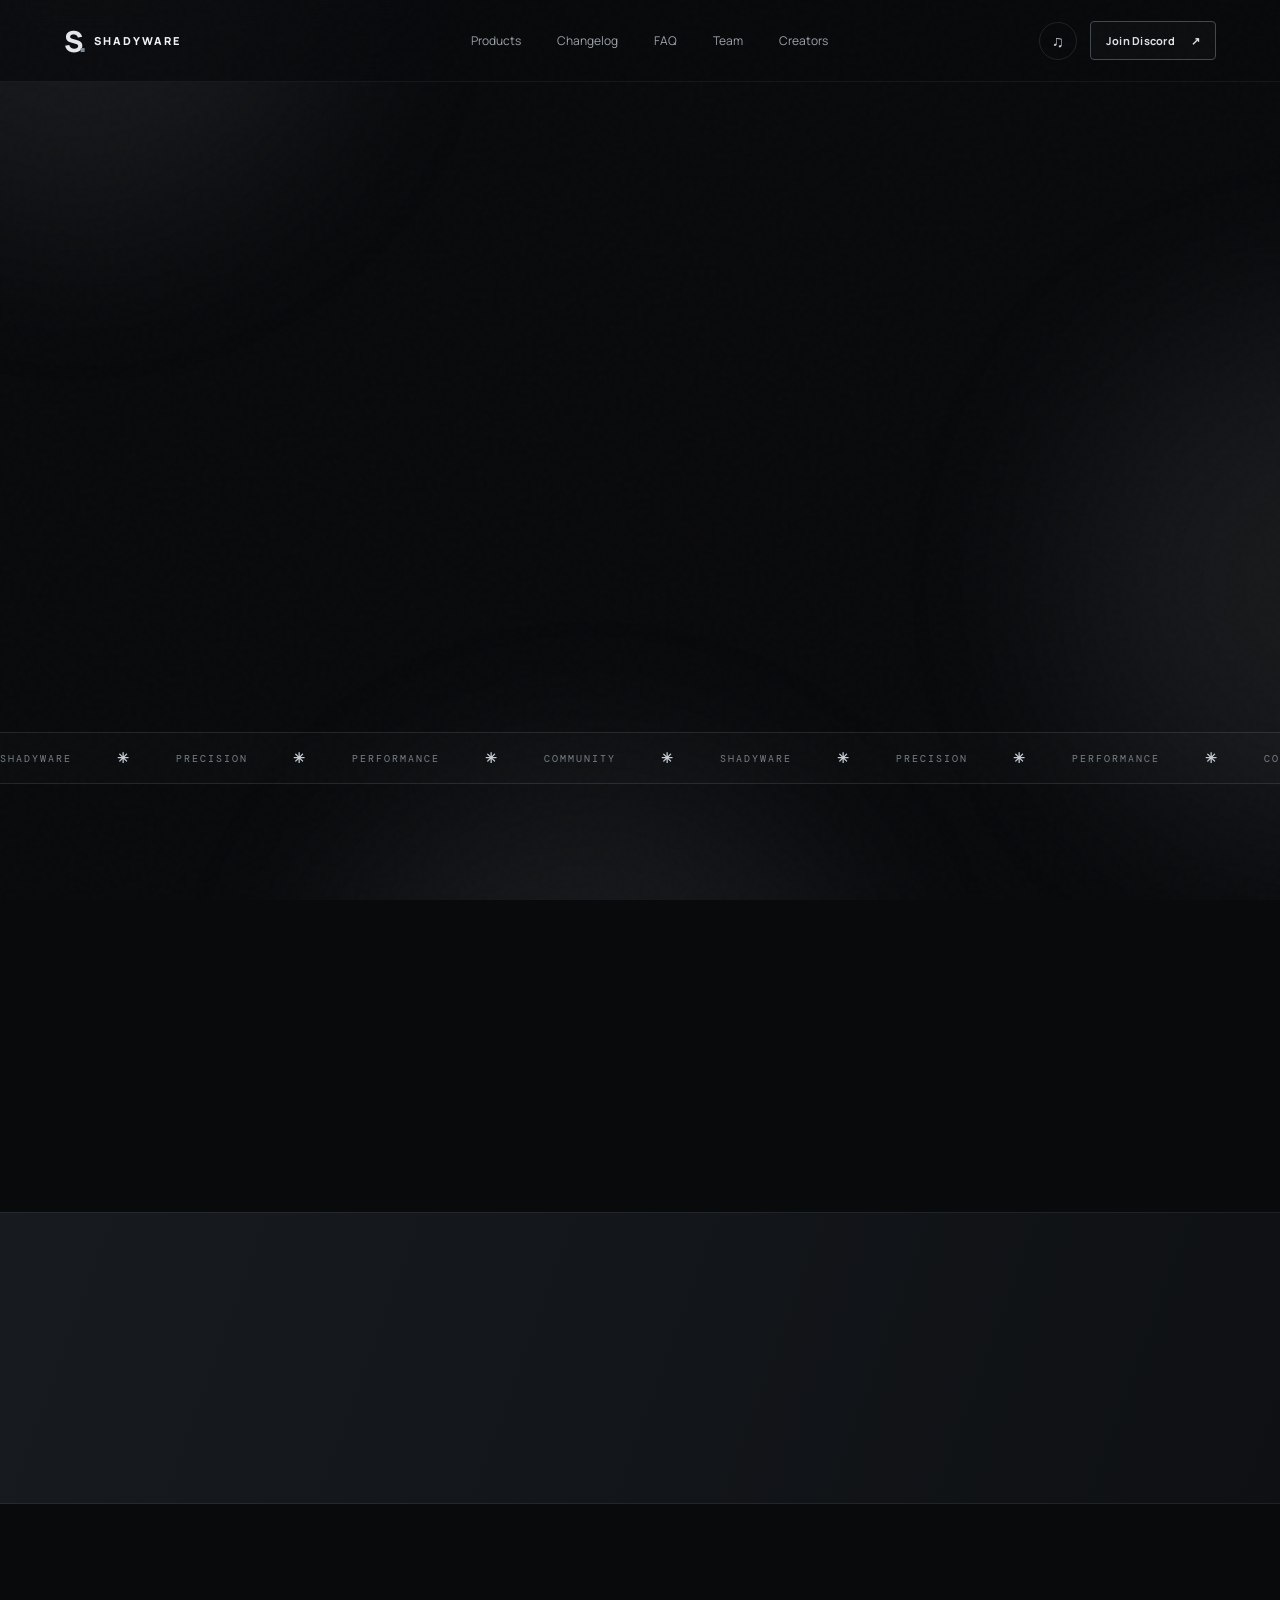
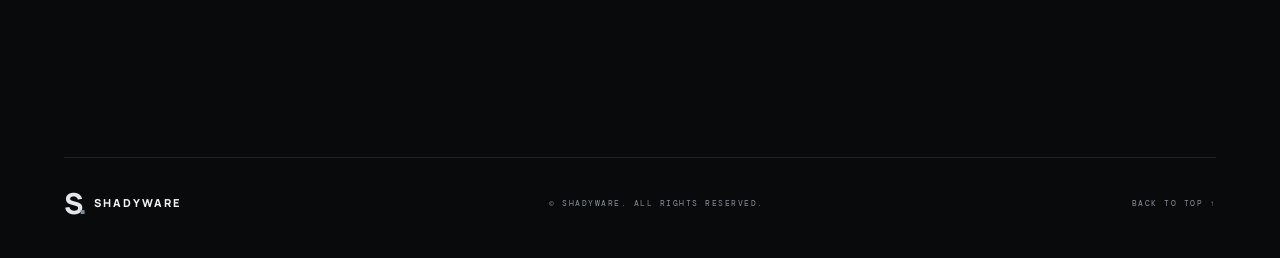
==== commit dfc41dab: "Add files via upload" ====
--- a/index.html
+++ b/index.html
@@ -12,12 +12,6 @@
   <link rel="stylesheet" href="styles.css">
 </head>
 <body>
-  <div class="loader" id="loader" aria-label="Loading Shadyware">
-    <div class="loader-mark">S<span>.</span></div>
-    <div class="loader-line"><i></i></div>
-    <p>INITIALIZING SHADYWARE</p>
-  </div>
-
   <canvas class="rain-canvas" id="rainCanvas" aria-hidden="true"></canvas>
   <div class="ambient" aria-hidden="true"><span></span><span></span><span></span></div>
   <div class="noise" aria-hidden="true"></div>
--- a/styles.css
+++ b/styles.css
@@ -1,6 +1,6 @@
  :root{--bg:#090a0c;--panel:#111316;--panel2:#171a1e;--line:rgba(225,230,236,.11);--muted:#858b94;--text:#f0f2f4;--silver:#c9ced4;--accent:#aeb5bd;--mono:"DM Mono",monospace;--sans:"Manrope",sans-serif}
 *{box-sizing:border-box}html{scroll-behavior:smooth;scroll-padding-top:100px}body{margin:0;background:var(--bg);color:var(--text);font-family:var(--sans);overflow-x:hidden}a{color:inherit;text-decoration:none}button,input{font:inherit}.noise{position:fixed;inset:0;pointer-events:none;z-index:3;opacity:.035;background-image:url("data:image/svg+xml,%3Csvg viewBox='0 0 180 180' xmlns='http://www.w3.org/2000/svg'%3E%3Cfilter id='n'%3E%3CfeTurbulence type='fractalNoise' baseFrequency='.9' numOctaves='3' stitchTiles='stitch'/%3E%3C/filter%3E%3Crect width='100%25' height='100%25' filter='url(%23n)' opacity='.5'/%3E%3C/svg%3E")}.ambient{position:fixed;inset:0;overflow:hidden;pointer-events:none;z-index:-1}.ambient span{position:absolute;width:42vw;height:42vw;border-radius:50%;filter:blur(100px);opacity:.09;background:#aab3bd;animation:drift 18s ease-in-out infinite alternate}.ambient span:nth-child(1){top:-24vw;left:-15vw}.ambient span:nth-child(2){right:-25vw;top:35vh;animation-delay:-7s}.ambient span:nth-child(3){bottom:-32vw;left:25vw;animation-delay:-12s}.scroll-progress{position:fixed;z-index:20;top:0;left:0;height:2px;width:0;background:linear-gradient(90deg,#747c85,#f4f6f8);box-shadow:0 0 12px #dce2e9}
-.loader{position:fixed;inset:0;z-index:100;background:#08090b;display:flex;flex-direction:column;align-items:center;justify-content:center;transition:opacity .65s ease,visibility .65s}.loader.done{opacity:0;visibility:hidden}.loader-mark{font-size:76px;font-weight:800;letter-spacing:-9px;color:#e7eaee;text-shadow:0 0 35px #bfc7d055}.loader-mark span,.brand-mark span,.community-mark span,.emblem-inner span{color:#7f8994}.loader-line{width:150px;height:2px;background:#24282d;margin:24px 0 14px;overflow:hidden}.loader-line i{display:block;width:40%;height:100%;background:#e3e7eb;animation:loadbar 1.1s ease-in-out infinite}.loader p,.eyebrow,.hero-meta,.art-caption,.footer>span,.footer>a:last-child{font:10px var(--mono);letter-spacing:1.5px;color:#89919a}
+.brand-mark span,.community-mark span,.emblem-inner span{color:#7f8994}.eyebrow,.hero-meta,.art-caption,.footer>span,.footer>a:last-child{font:10px var(--mono);letter-spacing:1.5px;color:#89919a}
 .topbar{height:82px;position:sticky;top:0;z-index:30;display:flex;align-items:center;justify-content:space-between;padding:0 max(5vw,24px);border-bottom:1px solid rgba(255,255,255,.055);background:rgba(9,10,12,.76);backdrop-filter:blur(18px)}.brand{display:flex;align-items:center;gap:11px;font-size:11px;font-weight:800;letter-spacing:2px}.brand-mark{font-size:29px;letter-spacing:-4px;font-weight:800;color:#e3e7eb}.nav-links{display:flex;gap:36px;margin-left:80px}.nav-links a{font-size:12px;color:#9da3aa;transition:.25s}.nav-links a:hover{color:#fff}.nav-actions{display:flex;align-items:center;gap:13px}.icon-button,.menu-toggle{width:38px;height:38px;border:1px solid var(--line);border-radius:50%;background:transparent;color:#c9cfd5;cursor:pointer;transition:.25s}.icon-button:hover{background:#ffffff12;transform:rotate(12deg)}.button{display:inline-flex;align-items:center;justify-content:center;gap:16px;padding:14px 19px;border-radius:4px;font-size:11px;font-weight:700;letter-spacing:.25px;border:1px solid transparent;transition:transform .25s,background .25s,border-color .25s,box-shadow .25s;cursor:pointer}.button:hover{transform:translateY(-3px);box-shadow:0 10px 30px #0008}.button-primary{background:linear-gradient(120deg,#e4e7eb,#aeb6bf);color:#111418}.button-primary:hover{background:#fff}.button-outline{border-color:#424850;color:#dfe3e7;background:#ffffff05}.button-outline:hover{border-color:#9ca5ae;background:#ffffff0b}.button-ghost{color:#b7bec6}.button-small{padding:11px 15px}.menu-toggle{display:none}
 .section-wrap{width:min(1160px,90vw);margin-inline:auto}.hero{min-height:650px;display:grid;grid-template-columns:1.05fr .95fr;align-items:center;padding-top:45px;padding-bottom:70px}.eyebrow{display:flex;align-items:center;gap:10px}.live-dot,.mini-dot,.signal{width:6px;height:6px;border-radius:50%;background:#c4ccd4;box-shadow:0 0 12px #dbe1e8}.hero h1{font-size:clamp(58px,8vw,108px);line-height:.99;letter-spacing:-7px;margin:26px 0 23px;font-weight:800}.hero h1 span,.section-heading h2 span,.feature-inner h2 span,.creator-copy h2 span,.community h2 span{background:linear-gradient(110deg,#f4f6f8 5%,#7c8792 95%);-webkit-background-clip:text;background-clip:text;color:transparent}.hero-sub{color:#9ca3ab;font-size:15px;line-height:1.9}.hero-actions{display:flex;gap:13px;margin-top:32px;flex-wrap:wrap}.hero-meta{display:flex;align-items:center;gap:13px;margin-top:70px}.meta-line{height:1px;width:55px;background:#525960}.hero-art{height:470px;position:relative;display:grid;place-items:center}.hero-emblem{width:265px;height:265px;border-radius:50%;display:grid;place-items:center;background:radial-gradient(circle at 35% 25%,#555d66,#181c21 58%,#090a0c 75%);box-shadow:inset 0 0 0 1px #cbd2da33,0 0 90px #c7d0d911,0 30px 80px #000}.hero-emblem:before{content:"";position:absolute;width:290px;height:290px;border-radius:50%;border:1px solid #c9d1d922}.emblem-inner{font-size:145px;font-weight:800;letter-spacing:-18px;transform:translateX(-7px);color:#e5e9ed;text-shadow:0 10px 35px #000}.orbit{position:absolute;border:1px solid #c5cdd51a;border-radius:50%;width:390px;height:390px;animation:spin 28s linear infinite}.orbit-two{width:470px;height:470px;border-style:dashed;opacity:.45;animation-direction:reverse}.float-card{position:absolute;background:linear-gradient(135deg,#1c2025dd,#101215dd);border:1px solid #d4dbe21b;padding:13px 16px;font:9px var(--mono);letter-spacing:1px;color:#aeb5bd;backdrop-filter:blur(12px);box-shadow:0 15px 45px #0008}.float-card b{color:#e8ebee;margin-left:9px}.card-top{top:76px;right:0}.card-bottom{bottom:80px;left:0}.art-caption{position:absolute;bottom:5px;right:4px;font-size:8px}.art-caption span{padding:0 8px}.signal{display:inline-block;background:#9cbea7;margin-right:7px}.ticker{overflow:hidden;border-block:1px solid var(--line);background:#ffffff04;padding:16px 0}.ticker-track{display:flex;align-items:center;justify-content:space-around;gap:45px;width:max-content;animation:ticker 32s linear infinite;font:10px var(--mono);letter-spacing:2px;color:#777f88}.ticker-track b{color:#c6cdd4;font-size:14px}
 .section{padding-top:115px;padding-bottom:115px}.section-heading{display:flex;align-items:end;justify-content:space-between;margin-bottom:38px}.section-heading h2,.feature-inner h2,.creator-copy h2,.community h2{font-size:clamp(36px,5vw,58px);letter-spacing:-2.8px;line-height:1.06;margin:15px 0 0}.heading-side{font-size:11px;line-height:1.8;color:#858d96;text-align:right}.product-tools{display:flex;justify-content:space-between;align-items:center;gap:18px;margin-bottom:20px}.search-box{display:flex;align-items:center;gap:10px;width:min(320px,100%);padding:11px 14px;border:1px solid var(--line);background:#ffffff04;color:#aab1b9}.search-box span{font-size:20px}.search-box input{background:none;border:0;outline:0;color:#fff;width:100%;font-size:11px}.filters{display:flex;gap:7px}.filter{padding:9px 13px;background:transparent;border:1px solid transparent;color:#858d96;font-size:10px;cursor:pointer;border-radius:3px}.filter.active,.filter:hover{border-color:#454c54;color:#e3e7eb;background:#ffffff08}.product-grid{display:grid;grid-template-columns:repeat(3,1fr);gap:14px}.product-card{min-height:245px;position:relative;overflow:hidden;padding:25px;background:linear-gradient(145deg,#171a1e,#0f1114);border:1px solid var(--line);cursor:pointer;transition:transform .3s,border-color .3s,background .3s}.product-card:before{content:"";position:absolute;inset:-60% -20%;background:radial-gradient(circle,#d7dfe811,transparent 48%);opacity:0;transition:.4s}.product-card:hover{transform:translateY(-7px);border-color:#858e983d;background:linear-gradient(145deg,#1d2227,#101215)}.product-card:hover:before{opacity:1}.product-top{display:flex;justify-content:space-between;align-items:center}.product-index{font:10px var(--mono);color:#717983}.status{font:9px var(--mono);letter-spacing:1px;color:#b8c1c9;border:1px solid #66717b55;padding:6px 8px}.status.coming{color:#92979d}.product-symbol{font-size:35px;color:#aeb7c0;margin:32px 0 16px}.product-card h3{font-size:18px;margin:0 0 8px;letter-spacing:-.5px}.product-card p{font-size:11px;line-height:1.7;color:#87909a;max-width:270px;margin:0}.product-arrow{position:absolute;bottom:23px;right:24px;color:#bbc3cb;font-size:18px;transition:.25s}.product-card:hover .product-arrow{transform:translate(4px,-4px)}.empty-state{color:#8d949c;font-size:12px;padding:30px 0}
@@ -11,7 +11,7 @@
 .modal-backdrop,.music-prompt{position:fixed;inset:0;z-index:60;background:#050608d9;backdrop-filter:blur(12px);display:grid;place-items:center;padding:20px;opacity:0;visibility:hidden;transition:.3s}.modal-backdrop.show,.music-prompt.show{opacity:1;visibility:visible}.product-modal,.music-card{width:min(480px,100%);background:linear-gradient(145deg,#1a1e23,#0e1013);border:1px solid #747e883d;padding:38px;position:relative;box-shadow:0 30px 100px #000b;transform:translateY(15px);transition:.3s}.show .product-modal,.show .music-card{transform:translateY(0)}.modal-close{position:absolute;right:18px;top:14px;border:0;background:none;color:#b8c0c8;font-size:26px;cursor:pointer}.product-modal h2,.music-card h2{font-size:32px;letter-spacing:-1.5px;margin:18px 0 10px}.product-modal>p,.music-card p{font-size:12px;line-height:1.9;color:#9aa2ab}.modal-meta{display:flex;gap:8px;margin:22px 0 25px;flex-wrap:wrap}.modal-meta span{font:9px var(--mono);color:#aeb7c0;border:1px solid var(--line);padding:8px}
 .music-prompt{z-index:70}.music-card{text-align:center;width:min(420px,100%);padding:42px 34px}.music-icon{width:54px;height:54px;display:grid;place-items:center;border:1px solid #747e8855;border-radius:50%;margin:0 auto 22px;color:#d4dbe1;font-size:23px;box-shadow:0 0 35px #cbd5df13}.music-card .eyebrow{justify-content:center}.music-card h2{margin:14px 0}.music-actions{display:flex;gap:9px;justify-content:center;margin:24px 0 15px}.music-card small{font-size:9px;color:#707982}.toast{position:fixed;bottom:25px;left:50%;transform:translate(-50%,20px);opacity:0;pointer-events:none;background:#e0e5e9;color:#111;padding:11px 16px;font-size:10px;z-index:90;transition:.3s}.toast.show{opacity:1;transform:translate(-50%,0)}
 .reveal{opacity:0;transform:translateY(22px);transition:opacity .8s ease,transform .8s cubic-bezier(.2,.7,.2,1)}.reveal.visible{opacity:1;transform:none}
-@keyframes loadbar{0%{transform:translateX(-110%)}100%{transform:translateX(360%)}}@keyframes spin{to{transform:rotate(360deg)}}@keyframes ticker{to{transform:translateX(-50%)}}@keyframes drift{to{transform:translate(8vw,6vh) scale(1.2)}}
+@keyframes spin{to{transform:rotate(360deg)}}@keyframes ticker{to{transform:translateX(-50%)}}@keyframes drift{to{transform:translate(8vw,6vh) scale(1.2)}}
 @media(max-width:800px){.topbar{height:70px;padding:0 5vw}.nav-links{display:none;position:absolute;top:70px;left:0;right:0;margin:0;padding:20px 5vw 25px;background:#0c0e11;border-bottom:1px solid var(--line);flex-direction:column;gap:20px}.nav-links.open{display:flex}.menu-toggle{display:flex;flex-direction:column;justify-content:center;align-items:center;gap:5px}.menu-toggle i{width:15px;height:1px;background:#d4d9de}.hero{grid-template-columns:1fr;padding-top:80px;min-height:auto}.hero-art{height:390px;margin-top:20px}.hero h1{letter-spacing:-4px}.hero-meta{margin-top:45px}.section{padding-top:80px;padding-bottom:80px}.product-grid{grid-template-columns:repeat(2,1fr)}.feature-inner{grid-template-columns:1fr auto;gap:10px;padding-block:45px}.feature-inner p{grid-column:1;grid-row:2}.round-link{grid-column:2;grid-row:1/3}.creator-panel{grid-template-columns:1fr;padding:35px;gap:30px}.creator-section{padding-top:0}.timeline-item{grid-template-columns:100px 1fr;gap:16px}.timeline-tag{grid-column:2;justify-self:start}.heading-side{display:none}}
 @media(max-width:520px){.nav-actions{gap:7px}.nav-actions .button{padding:10px 11px;font-size:9px}.brand{font-size:9px;gap:7px}.brand-mark{font-size:25px}.hero{padding-top:65px}.hero h1{font-size:64px}.hero-art{height:330px}.hero-emblem{width:205px;height:205px}.emblem-inner{font-size:112px}.orbit{width:300px;height:300px}.orbit-two{width:350px;height:350px}.card-top{right:-2px;top:40px}.card-bottom{left:-2px;bottom:45px}.product-tools{align-items:stretch;flex-direction:column}.search-box{width:100%}.filters{justify-content:space-between}.filter{flex:1}.product-grid{grid-template-columns:1fr}.product-card{min-height:215px}.section-heading h2{font-size:40px}.feature-inner h2,.creator-copy h2{font-size:43px}.creator-panel{padding:28px 22px}.community{align-items:flex-start;flex-wrap:wrap;gap:18px}.community>div:nth-child(2){min-width:calc(100% - 80px)}.community .button{margin-left:70px}.footer{gap:15px;flex-wrap:wrap}.footer>span{order:3;width:100%}.music-actions{flex-direction:column}.music-actions .button{width:100%}}
 @media(prefers-reduced-motion:reduce){*,*::before,*::after{animation-duration:.01ms!important;animation-iteration-count:1!important;scroll-behavior:auto!important;transition-duration:.01ms!important}}
@@ -20,7 +20,7 @@
 /* Subtle animated rain layer */
 .rain-canvas{position:fixed;inset:0;width:100%;height:100%;pointer-events:none;z-index:0;opacity:.34}
 .topbar,main,.footer{position:relative;z-index:1}
-.loader,.modal-backdrop,.music-prompt,.toast{z-index:70}
+.modal-backdrop,.music-prompt,.toast{z-index:70}
 .team-section{padding-top:30px}
 .team-grid{display:grid;grid-template-columns:repeat(2,1fr);gap:16px}
 .team-card{position:relative;display:flex;align-items:center;gap:22px;min-height:190px;padding:30px;background:linear-gradient(135deg,#1b1f24dd,#101215ee);border:1px solid var(--line);overflow:hidden;transition:transform .3s,border-color .3s,background .3s}
